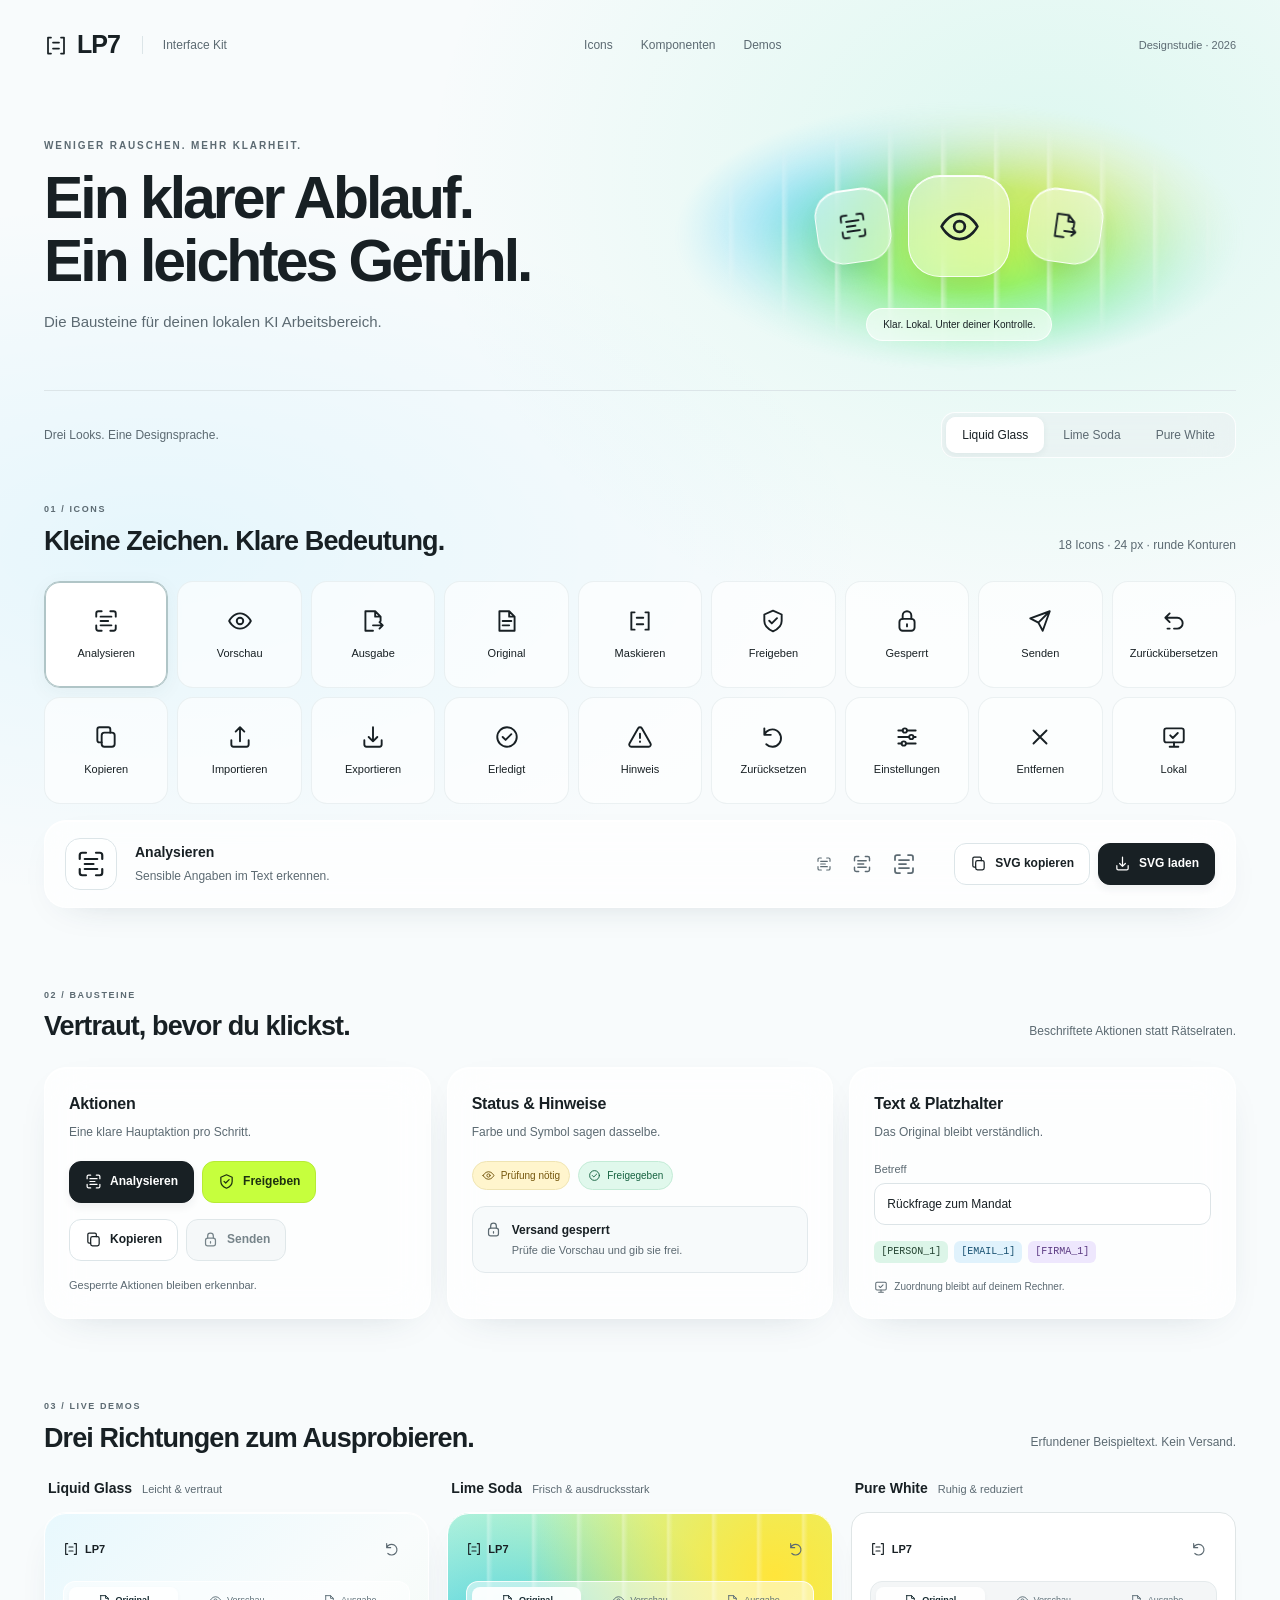
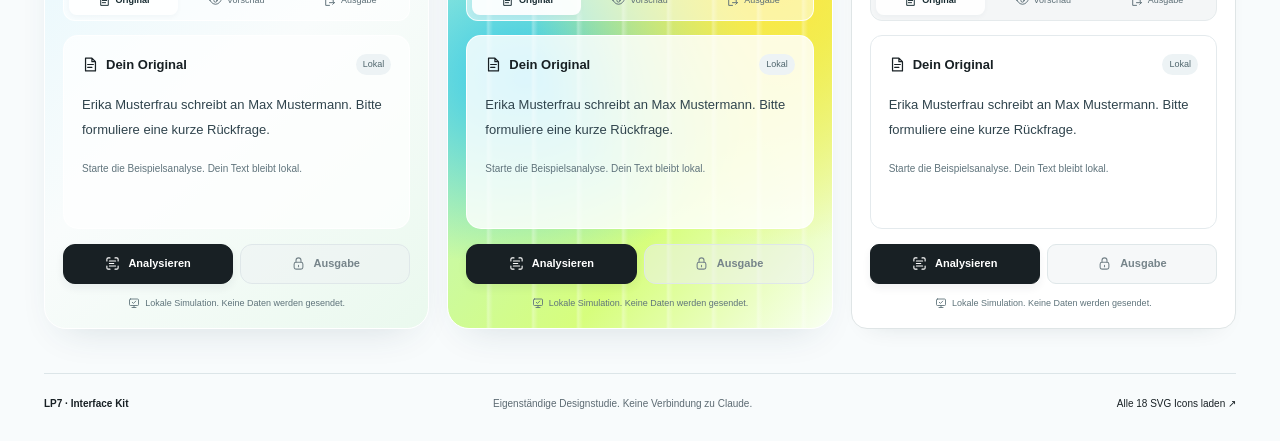
==== web/ui-kit/index.html @ 10dbfc50 "UI Kit im gemeinsamen LP7 Repository bereitstellen" ====
<!doctype html>
<html lang="de">
<head>
<meta charset="utf-8">
<meta name="viewport" content="width=device-width, initial-scale=1">
<meta name="color-scheme" content="light">
<title>LP7 · UI Kit</title>
<link rel="stylesheet" href="kit.css">
</head>
<body data-look="glass">
<svg class="sprite" xmlns="http://www.w3.org/2000/svg" aria-hidden="true">
  <symbol id="i-analyze" viewBox="0 0 24 24"><path d="M8 3H5a2 2 0 0 0-2 2v3m13-5h3a2 2 0 0 1 2 2v3M3 16v3a2 2 0 0 0 2 2h3m13-5v3a2 2 0 0 1-2 2h-3M7 8h10M7 12h7M7 16h10"/></symbol>
  <symbol id="i-preview" viewBox="0 0 24 24"><path d="M2 12s3.5-7 10-7 10 7 10 7-3.5 7-10 7S2 12 2 12Z"/><circle cx="12" cy="12" r="3"/></symbol>
  <symbol id="i-output" viewBox="0 0 24 24"><path d="M5 3h9l5 5v4M14 3v5h5M5 3v18h7m0-5h9m-3-3 3 3-3 3"/></symbol>
  <symbol id="i-original" viewBox="0 0 24 24"><path d="M5 3h9l5 5v13H5V3Z M14 3v5h5M8 12h8m-8 4h6"/></symbol>
  <symbol id="i-mask" viewBox="0 0 24 24"><path d="M7 4H4v16h3m10-16h3v16h-3M9 9h6m-6 6h6"/></symbol>
  <symbol id="i-release" viewBox="0 0 24 24"><path d="M12 2.5 20 6v6c0 4.5-4 7.8-8 9.5C8 19.8 4 16.5 4 12V6l8-3.5Z M8.5 11.8l2.4 2.4 4.8-4.8"/></symbol>
  <symbol id="i-lock" viewBox="0 0 24 24"><rect x="5" y="10" width="14" height="11" rx="3"/><path d="M8 10V7a4 4 0 0 1 8 0v3m-4 5v2"/></symbol>
  <symbol id="i-send" viewBox="0 0 24 24"><path d="m21 3-6.5 18-4-7.5L3 9.5 21 3Z M10.5 13.5 21 3"/></symbol>
  <symbol id="i-restore" viewBox="0 0 24 24"><path d="M4 9h11a5 5 0 0 1 0 10h-3M8 5 4 9l4 4M6 19h2"/></symbol>
  <symbol id="i-copy" viewBox="0 0 24 24"><rect x="8" y="8" width="12" height="13" rx="2.5"/><path d="M16 8V5a2 2 0 0 0-2-2H6a2 2 0 0 0-2 2v10a2 2 0 0 0 2 2h2"/></symbol>
  <symbol id="i-upload" viewBox="0 0 24 24"><path d="M12 16V3m-4 4 4-4 4 4M4 15v4a2 2 0 0 0 2 2h12a2 2 0 0 0 2-2v-4"/></symbol>
  <symbol id="i-download" viewBox="0 0 24 24"><path d="M12 3v13m-4-4 4 4 4-4M4 15v4a2 2 0 0 0 2 2h12a2 2 0 0 0 2-2v-4"/></symbol>
  <symbol id="i-check" viewBox="0 0 24 24"><circle cx="12" cy="12" r="9"/><path d="m8 12 2.7 2.7L16 9.4"/></symbol>
  <symbol id="i-warning" viewBox="0 0 24 24"><path d="m10.3 4-8 14a2 2 0 0 0 1.7 3h16a2 2 0 0 0 1.7-3l-8-14a2 2 0 0 0-3.4 0ZM12 9v4m0 3v.5"/></symbol>
  <symbol id="i-reset" viewBox="0 0 24 24"><path d="M4 10a8 8 0 1 1 1.8 8.7M4 4v6h6"/></symbol>
  <symbol id="i-settings" viewBox="0 0 24 24"><path d="M4 6h4m4 0h8M4 12h10m4 0h2M4 18h3m4 0h9"/><circle cx="10" cy="6" r="2"/><circle cx="16" cy="12" r="2"/><circle cx="9" cy="18" r="2"/></symbol>
  <symbol id="i-close" viewBox="0 0 24 24"><path d="m6 6 12 12M18 6 6 18"/></symbol>
  <symbol id="i-local" viewBox="0 0 24 24"><rect x="3" y="4" width="18" height="13" rx="2"/><path d="M8 21h8m-4-4v4M8.5 10.5l2.4 2.4 4.6-4.6"/></symbol>
</svg>
<div class="ambient" aria-hidden="true"></div>
<div class="site-shell">
  <header class="site-header">
    <a class="brand" href="#"><svg class="icon" aria-hidden="true"><use href="#i-mask"/></svg>LP7<span class="brand-caption">Interface Kit</span></a>
    <nav aria-label="UI Kit Bereiche"><a href="#icons">Icons</a><a href="#components">Komponenten</a><a href="#demos">Demos</a></nav>
    <span class="edition">Designstudie · 2026</span>
  </header>
  <main>
    <section class="hero" aria-labelledby="title">
      <div><p class="eyebrow">WENIGER RAUSCHEN. MEHR KLARHEIT.</p><h1 id="title">Ein klarer Ablauf.<br>Ein leichtes Gefühl.</h1><p class="lead">Die Bausteine für deinen lokalen KI Arbeitsbereich.</p></div>
      <div class="hero-art" aria-hidden="true"><span class="art-icon small"><svg class="icon"><use href="#i-analyze"/></svg></span><span class="art-icon large"><svg class="icon"><use href="#i-preview"/></svg></span><span class="art-icon small"><svg class="icon"><use href="#i-output"/></svg></span><span class="art-label">Klar. Lokal. Unter deiner Kontrolle.</span></div>
    </section>
    <div class="look-bar"><span>Drei Looks. Eine Designsprache.</span><div class="segmented" role="group" aria-label="Designrichtung"><button type="button" data-look="glass" aria-pressed="true">Liquid Glass</button><button type="button" data-look="lime" aria-pressed="false">Lime Soda</button><button type="button" data-look="pure" aria-pressed="false">Pure White</button></div></div>

    <section id="icons" class="section" aria-labelledby="icons-title">
      <div class="section-heading"><div><p class="eyebrow">01 / ICONS</p><h2 id="icons-title">Kleine Zeichen. Klare Bedeutung.</h2></div><p>18 Icons · 24 px · runde Konturen</p></div>
      <div class="icon-grid" id="iconGrid" role="group" aria-label="Icon auswählen"></div>
      <div class="icon-inspector glass-panel">
        <div class="inspector-symbol" id="selectedSymbol" aria-hidden="true"></div>
        <div class="inspector-info"><strong id="selectedName">Analysieren</strong><span id="selectedHelp">Sensible Angaben im Text erkennen.</span></div>
        <div class="size-samples" aria-label="Größenvergleich: 16, 20 und 24 Pixel"><span id="size16"></span><span id="size20"></span><span id="size24"></span></div>
        <div class="button-row"><button type="button" class="button secondary" id="copySvg"><svg class="icon" aria-hidden="true"><use href="#i-copy"/></svg>SVG kopieren</button><button type="button" class="button primary" id="downloadSvg"><svg class="icon" aria-hidden="true"><use href="#i-download"/></svg>SVG laden</button></div>
      </div>
      <p class="feedback" id="iconFeedback" role="status"></p>
    </section>

    <section id="components" class="section" aria-labelledby="components-title">
      <div class="section-heading"><div><p class="eyebrow">02 / BAUSTEINE</p><h2 id="components-title">Vertraut, bevor du klickst.</h2></div><p>Beschriftete Aktionen statt Rätselraten.</p></div>
      <div class="component-grid">
        <article class="component glass-panel"><h3>Aktionen</h3><p>Eine klare Hauptaktion pro Schritt.</p><div class="button-row"><button type="button" class="button primary sample-action" data-message="Analysieren startet die lokale Prüfung des Textes."><svg class="icon" aria-hidden="true"><use href="#i-analyze"/></svg>Analysieren</button><button type="button" class="button accent sample-action" data-message="Freigeben bestätigt die geprüfte Vorschau."><svg class="icon" aria-hidden="true"><use href="#i-release"/></svg>Freigeben</button></div><div class="button-row"><button type="button" class="button secondary sample-action" data-message="Kopieren übernimmt nur die freigegebene Fassung."><svg class="icon" aria-hidden="true"><use href="#i-copy"/></svg>Kopieren</button><button type="button" class="button secondary" disabled><svg class="icon" aria-hidden="true"><use href="#i-lock"/></svg>Senden</button></div><p class="component-note">Gesperrte Aktionen bleiben erkennbar.</p></article>
        <article class="component glass-panel"><h3>Status & Hinweise</h3><p>Farbe und Symbol sagen dasselbe.</p><div class="badge-row"><span class="badge warning"><svg class="icon" aria-hidden="true"><use href="#i-preview"/></svg>Prüfung nötig</span><span class="badge success"><svg class="icon" aria-hidden="true"><use href="#i-check"/></svg>Freigegeben</span></div><div class="notice"><svg class="icon" aria-hidden="true"><use href="#i-lock"/></svg><span><strong>Versand gesperrt</strong>Prüfe die Vorschau und gib sie frei.</span></div></article>
        <article class="component glass-panel"><h3>Text & Platzhalter</h3><p>Das Original bleibt verständlich.</p><label class="input-label" for="sampleSubject">Betreff</label><input id="sampleSubject" value="Rückfrage zum Mandat" maxlength="100"><div class="chip-row"><span class="data-chip person">[PERSON_1]</span><span class="data-chip email">[EMAIL_1]</span><span class="data-chip firm">[FIRMA_1]</span></div><div class="local-note"><svg class="icon" aria-hidden="true"><use href="#i-local"/></svg>Zuordnung bleibt auf deinem Rechner.</div></article>
      </div>
      <p class="feedback" id="componentFeedback" role="status"></p>
    </section>

    <section id="demos" class="section" aria-labelledby="demos-title">
      <div class="section-heading"><div><p class="eyebrow">03 / LIVE DEMOS</p><h2 id="demos-title">Drei Richtungen zum Ausprobieren.</h2></div><p>Erfundener Beispieltext. Kein Versand.</p></div>
      <div class="demo-grid" id="demoGrid"></div>
    </section>
    <footer><span>LP7 · Interface Kit</span><span>Eigenständige Designstudie. Keine Verbindung zu Claude.</span><a href="icons.zip" download>Alle 18 SVG Icons laden <span aria-hidden="true">↗</span></a></footer>
  </main>
</div>
<script src="kit.js"></script>
</body>
</html>
---- web/ui-kit/kit.css ----
:root { color-scheme:light; --ink:#182024; --muted:#5c6a72; --line:#dce5e8; --accent:#c6ff3d; --panel:#ffffffb8; --surface:#f8fbfc; --shadow:0 12px 40px -25px #223e5245, inset 0 1px #fff; --round:22px; }
* { box-sizing:border-box; }
html { scroll-behavior:smooth; background:var(--surface); }
body { margin:0; font:14px/1.5 -apple-system,BlinkMacSystemFont,"Helvetica Neue","Segoe UI",sans-serif; color:var(--ink); -webkit-font-smoothing:antialiased; }
button,input { font:inherit; }
button,a,input { -webkit-tap-highlight-color:transparent; }
button { cursor:pointer; }
button:disabled { cursor:not-allowed; }
button:focus-visible,a:focus-visible,input:focus-visible { outline:3px solid #0076a9; outline-offset:4px; }
a { color:inherit; text-decoration:none; }
button { color:inherit; }
.sprite { position:absolute; width:0; height:0; overflow:hidden; }
.icon { display:inline-block; width:20px; height:20px; flex-shrink:0; fill:none; stroke:currentColor; stroke-width:1.75; stroke-linecap:round; stroke-linejoin:round; }
.ambient { position:absolute; z-index:-1; top:0; left:0; width:100%; height:1000px; pointer-events:none; background:radial-gradient(ellipse at 82% 17%,#2be0a022,transparent 42%),radial-gradient(ellipse at 12% 55%,#00b8ff13,transparent 45%); }
.site-shell { max-width:1280px; padding:0 44px; margin:auto; }
.site-header { min-height:90px; display:flex; align-items:center; justify-content:space-between; gap:24px; }
.brand { display:flex; align-items:center; gap:9px; font-size:25px; font-weight:750; letter-spacing:-1px; }
.brand .icon { width:24px; height:27px; }
.brand-caption { margin-left:13px; padding-left:20px; border-left:1px solid var(--line); font-size:12px; font-weight:500; color:var(--muted); letter-spacing:0; }
nav { display:flex; gap:28px; font-size:12px; color:var(--muted); }
nav a:hover { color:var(--ink); }
.edition { font-size:11px; color:var(--muted); }
.hero { display:grid; grid-template-columns:1.1fr 1fr; align-items:center; min-height:300px; padding:34px 0 42px; gap:30px; }
.eyebrow { margin:0 0 14px; font-size:10px; letter-spacing:1.9px; font-weight:600; color:var(--muted); }
h1 { margin:0; font-size:clamp(44px,4.6vw,65px); line-height:1.06; letter-spacing:-3px; font-weight:650; }
.lead { margin:19px 0 0; color:var(--muted); font-size:15px; }
.hero-art { position:relative; isolation:isolate; display:flex; justify-content:center; align-items:center; gap:18px; min-height:220px; padding-bottom:20px; }
.hero-art::before { content:""; z-index:-2; position:absolute; inset:-25px -10px; background:radial-gradient(ellipse at 68% 30%,#ffe53b99,transparent 45%),radial-gradient(ellipse at 52% 55%,#c6ff3d,transparent 53%),radial-gradient(ellipse at 25% 40%,#00b8ffb3,transparent 55%),radial-gradient(ellipse at 60% 70%,#2be0a0,transparent 60%); filter:blur(20px); mask-image:radial-gradient(ellipse closest-side,#000 40%,transparent); }
.hero-art::after { content:""; z-index:-1; position:absolute; inset:-8px 0; background:repeating-linear-gradient(90deg,#fff0 0 45px,#ffffff78 47px,#fff0 53px); mask-image:radial-gradient(ellipse closest-side,#000 55%,transparent); }
.art-icon { display:grid; place-items:center; background:#ffffff6e; border:1px solid #ffffffd9; border-radius:26px; box-shadow:0 14px 28px -10px #26534e30,inset 0 1px #fff; backdrop-filter:blur(16px); }
.art-icon.small { width:74px; height:74px; transform:rotate(-8deg); }
.art-icon:nth-child(3) { transform:rotate(8deg); }
.art-icon.large { width:102px; height:102px; border-radius:32px; }
.art-icon .icon { width:30px; height:30px; stroke-width:1.5; }
.art-icon.large .icon { width:43px; height:43px; }
.art-label { position:absolute; bottom:5px; padding:8px 16px; border-radius:30px; background:#ffffff99; border:1px solid #ffffffcc; backdrop-filter:blur(14px); font-size:10px; }
.look-bar { display:flex; align-items:center; justify-content:space-between; gap:20px; border-top:1px solid var(--line); padding:21px 0; color:var(--muted); font-size:12px; }
.segmented { display:flex; flex-wrap:wrap; padding:4px; gap:3px; background:#e8eef080; border:1px solid #ffffffd9; border-radius:14px; backdrop-filter:blur(20px); }
.segmented button { min-height:36px; border:0; background:transparent; color:var(--muted); border-radius:10px; padding:7px 16px; font-size:12px; }
.segmented button[aria-pressed="true"] { background:#fff; color:var(--ink); box-shadow:0 2px 7px #243f4510,inset 0 1px #fff; }
.section { scroll-margin-top:24px; padding:24px 0 32px; }
.section-heading { display:flex; justify-content:space-between; align-items:flex-end; gap:24px; margin-bottom:24px; }
.section-heading .eyebrow { margin-bottom:8px; font-size:9px; letter-spacing:1.6px; }
h2 { margin:0; font-size:27px; letter-spacing:-.9px; font-weight:600; line-height:1.2; }
.section-heading > p { margin:0 0 3px; color:var(--muted); font-size:12px; }
.glass-panel { background:var(--panel); border:1px solid #fffffff0; border-radius:var(--round); box-shadow:var(--shadow); backdrop-filter:blur(20px); }
.icon-grid { display:grid; grid-template-columns:repeat(9,minmax(0,1fr)); gap:9px; }
.icon-tile { min-height:107px; border:1px solid #dce5e88c; border-radius:16px; background:#ffffff9c; display:flex; flex-direction:column; align-items:center; justify-content:center; gap:13px; padding:14px 5px; color:var(--ink); transition:background .15s,box-shadow .15s; }
.icon-tile .icon { width:26px; height:26px; }
.icon-tile > span { font-size:11px; line-height:1.2; }
.icon-tile:hover { background:#ffffffed; }
.icon-tile[aria-pressed="true"] { background:#fff; border-color:#b0c5c7; box-shadow:0 5px 20px #2446580d,inset 0 0 0 1px #b0c5c7; }
.icon-inspector { display:flex; align-items:center; gap:18px; margin-top:16px; padding:17px 20px; }
.inspector-symbol { display:grid; place-items:center; height:52px; width:52px; flex-shrink:0; border:1px solid var(--line); background:#fff9; border-radius:15px; }
.inspector-symbol .icon { width:30px; height:30px; }
.inspector-info { display:flex; flex-direction:column; gap:4px; flex:1; }
.inspector-info strong { font-size:14px; font-weight:600; }
.inspector-info > span { font-size:12px; color:var(--muted); }
.size-samples { display:flex; align-items:center; gap:20px; padding:0 20px; color:var(--muted); }
.size-samples span { display:grid; place-items:center; }
#size16 .icon { width:16px; height:16px; } #size20 .icon { width:20px; height:20px; } #size24 .icon { width:24px; height:24px; }
.button-row { display:flex; flex-wrap:wrap; gap:8px; align-items:center; }
.button { display:inline-flex; justify-content:center; align-items:center; gap:8px; min-height:42px; padding:10px 15px; font-size:12px; font-weight:550; line-height:1.4; border:1px solid var(--line); border-radius:12px; transition:background .15s,box-shadow .15s; }
.button .icon { width:17px; height:17px; }
.button.primary { background:var(--ink); border-color:var(--ink); color:#fff; box-shadow:0 4px 9px #18303d10; }
.button.primary:hover:not(:disabled) { background:#314147; }
.button.secondary { background:#ffffffad; }
.button.secondary:hover:not(:disabled) { background:#fff; }
.button.accent { background:var(--accent); color:#1d3010; border-color:#b6eb35; }
.button.accent:hover:not(:disabled) { background:#b8ef31; }
.button:disabled { background:#edf1f380; color:#76848a; border-color:#dfe7e9; box-shadow:none; }
.feedback { margin:7px 2px 0; font-size:12px; color:#146344; min-height:18px; }
.component-grid { display:grid; grid-template-columns:repeat(3,minmax(0,1fr)); gap:16px; }
.component { padding:24px; display:flex; flex-direction:column; align-items:flex-start; gap:16px; min-width:0; }
h3 { margin:0; font-size:16px; font-weight:600; letter-spacing:-.25px; }
.component > p { margin:-9px 0 4px; color:var(--muted); font-size:12px; }
.component .component-note { margin:0; font-size:11px; }
.badge-row { display:flex; flex-wrap:wrap; gap:8px; }
.badge { display:inline-flex; gap:6px; align-items:center; padding:6px 9px; font-size:10px; border-radius:30px; border:1px solid transparent; white-space:nowrap; }
.badge .icon { width:13px; height:13px; }
.badge.warning { color:#74550b; background:#fff5cd; border-color:#efe4b3; }
.badge.success { color:#176341; background:#e0f8ec; border-color:#c3ebd6; }
.badge.neutral { color:#5d6972; background:#f0f4f6; border-color:#e0e7eb; }
.notice { display:flex; gap:10px; background:#f2f6f880; border:1px solid #e2e9ec; padding:14px 12px; border-radius:13px; width:100%; font-size:11px; color:var(--muted); }
.notice .icon { width:17px; height:17px; }
.notice strong { display:block; font-size:12px; font-weight:550; color:var(--ink); margin-bottom:3px; }
.input-label { font-size:11px; margin-bottom:-10px; color:var(--muted); }
input { width:100%; border:1px solid #dce4e7; background:#ffffffbf; min-height:42px; border-radius:11px; padding:10px 12px; color:var(--ink); font-size:12px; }
.chip-row { display:flex; flex-wrap:wrap; gap:6px; }
.data-chip { font:10px/1.6 ui-monospace,SFMono-Regular,Consolas,monospace; padding:3px 7px; border-radius:6px; color:#234331; background:#dcf5e8; white-space:nowrap; }
.data-chip.email { background:#e0f2fc; color:#185171; }
.data-chip.firm { background:#eee7fd; color:#5b3982; }
.local-note { display:flex; align-items:center; gap:6px; font-size:10px; color:var(--muted); }
.local-note .icon { width:14px; height:14px; }
.demo-grid { display:grid; grid-template-columns:repeat(3,minmax(0,1fr)); gap:18px; }
.demo { min-width:0; }
.demo-caption { display:flex; align-items:baseline; gap:10px; margin:0 4px 13px; }
.demo-caption > strong { font-size:14px; font-weight:550; }
.demo-caption > span { font-size:11px; color:var(--muted); }
.demo-window { position:relative; isolation:isolate; overflow:hidden; border-radius:22px; border:1px solid #fff; box-shadow:0 16px 40px -20px #21465630,inset 0 1px #fff; padding:18px; min-height:405px; display:flex; flex-direction:column; background:linear-gradient(140deg,#e8f8fd,#f9fcfc 45%,#eaf9ee); }
.demo-topbar { display:flex; align-items:center; justify-content:space-between; gap:8px; font-size:11px; font-weight:600; }
.demo-mark { display:flex; align-items:center; gap:6px; }
.demo-mark .icon { width:16px; height:16px; }
.icon-button { background:transparent; border:0; min-width:36px; min-height:36px; display:grid; place-items:center; color:var(--muted); border-radius:10px; }
.icon-button:hover { background:#ffffffa6; }
.icon-button .icon { width:16px; height:16px; }
.demo-steps { display:flex; gap:4px; padding:5px; background:#ffffff80; border:1px solid #ffffffd9; border-radius:12px; margin:14px 0; }
.demo-steps > span { flex:1; display:flex; align-items:center; justify-content:center; gap:5px; padding:7px 2px; color:#5d6f77; font-size:9px; border-radius:8px; }
.demo-steps .icon { width:13px; height:13px; }
.demo-steps [aria-current="step"] { color:#172b31; background:#ffffffeb; box-shadow:0 2px 5px #233f4b09; font-weight:550; }
.demo-editor { padding:18px; background:#ffffffb3; border:1px solid #ffffffef; border-radius:15px; flex:1; display:flex; flex-direction:column; min-height:194px; }
.demo-editor-top { display:flex; align-items:center; justify-content:space-between; gap:8px; margin-bottom:18px; }
.demo-editor h4 { display:flex; align-items:center; gap:7px; margin:0; font-size:13px; font-weight:600; }
.demo-editor h4 .icon { width:17px; height:17px; }
.demo-status { padding:4px 7px; font-size:9px; background:#edf3f5; color:#51676e; border-radius:20px; white-space:nowrap; }
.demo-text { margin:0; font-size:13px; line-height:1.9; color:#30444d; }
.demo-help { font-size:10px; color:#60747c; margin:18px 0 0; }
.demo-actions { display:flex; flex-wrap:wrap; gap:7px; margin-top:15px; }
.demo-actions .button { flex:1; font-size:11px; padding:10px; min-height:40px; white-space:nowrap; }
.demo-actions .button .icon { width:15px; height:15px; }
.demo-window .demo-safety { font-size:9px; color:#5f747b; display:flex; align-items:center; justify-content:center; gap:5px; margin:13px 0 0; }
.demo-safety .icon { width:12px; height:12px; }
.demo[data-design="lime"] .demo-window { background:radial-gradient(ellipse at 85% 15%,#ffe53b,transparent 54%),radial-gradient(ellipse at 20% 40%,#00b8ffbd,transparent 54%),linear-gradient(130deg,#b8f4db,#c6ff3daa 65%,#f9fff4); }
.demo[data-design="lime"] .demo-window::before { content:""; z-index:-1; position:absolute; inset:0; background:repeating-linear-gradient(90deg,#fff0 0 38px,#ffffff50 40px,#fff0 45px); }
.demo[data-design="lime"] .demo-editor { background:#ffffffd4; }
.demo[data-design="pure"] .demo-window { background:#fff; border-color:#dfe5e6; box-shadow:0 12px 25px -20px #16283030; border-radius:16px; }
.demo[data-design="pure"] .demo-steps { border-color:#e5eaec; background:#f4f6f7; }
.demo[data-design="pure"] .demo-editor { border-color:#e4eaed; border-radius:12px; background:#fff; }
.demo[data-design="pure"] .button { border-radius:9px; }
.demo[data-design="pure"] .button.accent { background:#182024; color:#fff; border-color:#182024; }
footer { display:flex; flex-wrap:wrap; justify-content:space-between; gap:15px; border-top:1px solid var(--line); padding:22px 0 30px; margin-top:12px; color:var(--muted); font-size:10px; }
footer > span:first-child { color:var(--ink); font-weight:600; }
footer a { color:var(--ink); }
body[data-look="lime"] { --panel:#ffffffb8; --line:#d4e5c4; --surface:#fcfff9; --round:23px; }
body[data-look="lime"] .ambient { height:1450px; background:radial-gradient(ellipse at 85% 18%,#ffe53b88,transparent 37%),radial-gradient(ellipse at 20% 30%,#00b8ff44,transparent 43%),radial-gradient(ellipse at 60% 45%,#c6ff3d88,transparent 50%); }
body[data-look="lime"] .icon-tile[aria-pressed="true"] { background:#c6ff3d; border-color:#aedb44; box-shadow:inset 0 0 0 1px #aedb44; }
body[data-look="lime"] .segmented button[aria-pressed="true"] { background:#c6ff3d; }
body[data-look="pure"] { --panel:#fff; --surface:#fff; --line:#e4e7e9; --round:14px; --shadow:none; }
body[data-look="pure"] .ambient,body[data-look="pure"] .hero-art::before,body[data-look="pure"] .hero-art::after { display:none; }
body[data-look="pure"] .art-icon { background:#f7f8f8; border-color:#e4e8e9; box-shadow:none; }
body[data-look="pure"] .art-label { border-color:#e4e8e9; }
body[data-look="pure"] .glass-panel { border-color:#e4e8e9; }
body[data-look="pure"] .icon-tile { border-radius:12px; }
body[data-look="pure"] .icon-tile[aria-pressed="true"] { background:#f1f4f4; }
body[data-look="pure"] .button.accent { background:var(--ink); color:#fff; border-color:var(--ink); }
@media(max-width:1100px) { .site-shell { padding:0 28px; } .edition { display:none; } .icon-grid { grid-template-columns:repeat(6,minmax(0,1fr)); } .icon-inspector { flex-wrap:wrap; } .size-samples { padding:0 10px; } .component { padding:19px; } .demo-grid { gap:12px; } .demo-window { padding:13px; } .demo-editor { padding:14px; } .demo-caption { flex-direction:column; gap:3px; } }
@media(max-width:800px) { .site-shell { padding:0 20px; } .hero { gap:15px; grid-template-columns:1fr; padding-top:30px; } .hero-art { min-height:180px; margin-top:8px; } h1 { font-size:52px; } .section-heading { align-items:flex-start; flex-direction:column; gap:12px; } .look-bar { align-items:flex-start; flex-direction:column; gap:12px; } .component-grid,.demo-grid { grid-template-columns:1fr; } .demo-window { min-height:400px; padding:20px; } .demo-caption { flex-direction:row; align-items:baseline; gap:9px; } .demo-steps > span { font-size:11px; } .demo-status { font-size:10px; } .demo-text { font-size:14px; } .demo-help,.demo-window .demo-safety { font-size:11px; } .demo-actions .button { font-size:13px; min-height:44px; } .demo-grid { gap:26px; } .component { padding:22px; } .component > p,.component .component-note { font-size:12px; } .local-note { font-size:11px; } .component-grid { gap:13px; } .badge { font-size:11px; } .icon-inspector .button-row { width:100%; } }
@media(max-width:520px) { .site-header { gap:15px; min-height:80px; } .brand { font-size:24px; } .brand-caption { display:none; } nav { gap:16px; font-size:11px; } h1 { font-size:43px; letter-spacing:-2px; } .lead { font-size:13px; } h2 { font-size:25px; } .eyebrow { font-size:9px; letter-spacing:1.4px; } .icon-grid { grid-template-columns:repeat(3,minmax(0,1fr)); gap:8px; } .icon-tile { min-height:100px; } .icon-tile > span { font-size:11px; } .icon-inspector { padding:15px; gap:12px; } .inspector-info > span { font-size:11px; } .size-samples { display:none; } .inspector-symbol { width:44px; height:44px; } .icon-inspector .button { flex:1; padding:10px 9px; font-size:11px; } .segmented { width:100%; } .segmented button { flex:1; padding:8px; font-size:11px; } .section { padding-top:18px; } input { font-size:16px; } footer { flex-direction:column; } }
/* Vermeidet leere Kompositflächen beim Scrollen langer Seiten auf kleinen Displays. */
@media(max-width:800px) { .glass-panel { backdrop-filter:none; } }
@media(prefers-reduced-motion:reduce) { html { scroll-behavior:auto; } * { transition:none !important; } }
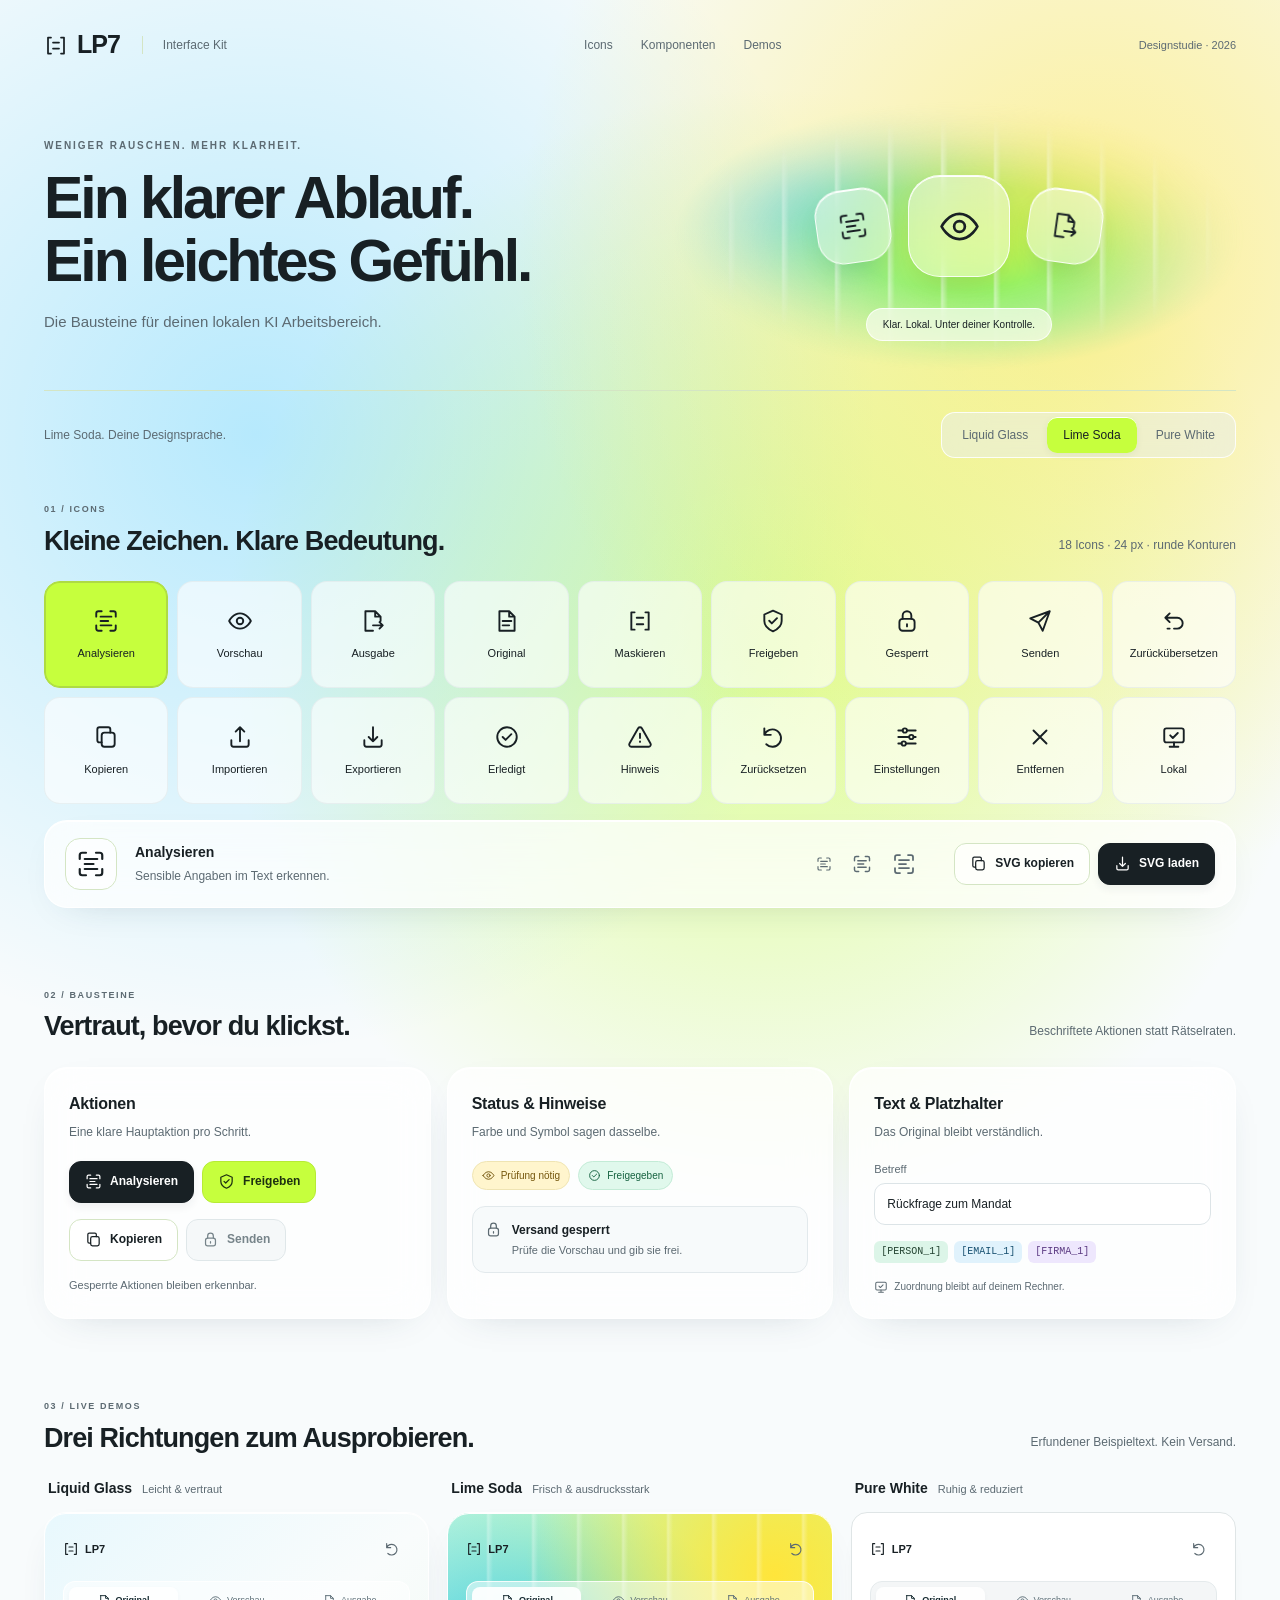
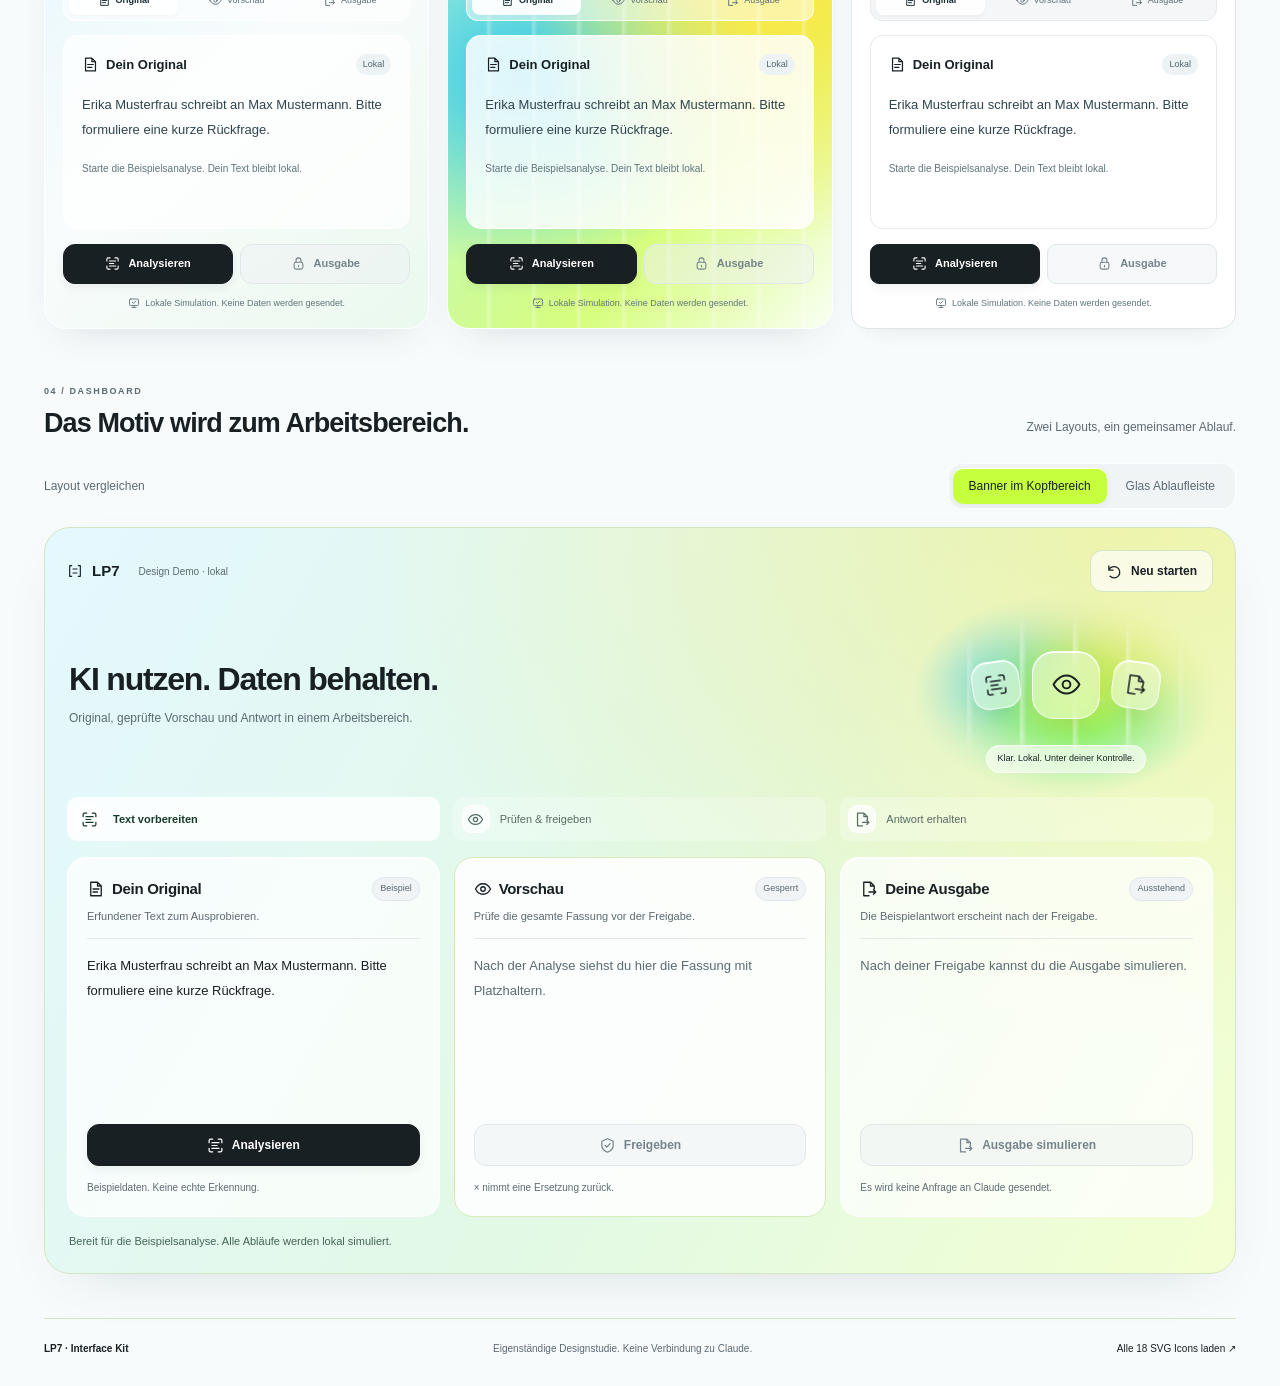
==== commit bc76577a: "UI Kit: Lime Soda Standard und interaktive Dashboard Layouts" ====
--- a/web/ui-kit/index.html
+++ b/web/ui-kit/index.html
@@ -7,7 +7,7 @@
 <title>LP7 · UI Kit</title>
 <link rel="stylesheet" href="kit.css">
 </head>
-<body data-look="glass">
+<body data-look="lime">
 <svg class="sprite" xmlns="http://www.w3.org/2000/svg" aria-hidden="true">
   <symbol id="i-analyze" viewBox="0 0 24 24"><path d="M8 3H5a2 2 0 0 0-2 2v3m13-5h3a2 2 0 0 1 2 2v3M3 16v3a2 2 0 0 0 2 2h3m13-5v3a2 2 0 0 1-2 2h-3M7 8h10M7 12h7M7 16h10"/></symbol>
   <symbol id="i-preview" viewBox="0 0 24 24"><path d="M2 12s3.5-7 10-7 10 7 10 7-3.5 7-10 7S2 12 2 12Z"/><circle cx="12" cy="12" r="3"/></symbol>
@@ -40,7 +40,7 @@
       <div><p class="eyebrow">WENIGER RAUSCHEN. MEHR KLARHEIT.</p><h1 id="title">Ein klarer Ablauf.<br>Ein leichtes Gefühl.</h1><p class="lead">Die Bausteine für deinen lokalen KI Arbeitsbereich.</p></div>
       <div class="hero-art" aria-hidden="true"><span class="art-icon small"><svg class="icon"><use href="#i-analyze"/></svg></span><span class="art-icon large"><svg class="icon"><use href="#i-preview"/></svg></span><span class="art-icon small"><svg class="icon"><use href="#i-output"/></svg></span><span class="art-label">Klar. Lokal. Unter deiner Kontrolle.</span></div>
     </section>
-    <div class="look-bar"><span>Drei Looks. Eine Designsprache.</span><div class="segmented" role="group" aria-label="Designrichtung"><button type="button" data-look="glass" aria-pressed="true">Liquid Glass</button><button type="button" data-look="lime" aria-pressed="false">Lime Soda</button><button type="button" data-look="pure" aria-pressed="false">Pure White</button></div></div>
+    <div class="look-bar"><span>Lime Soda. Deine Designsprache.</span><div class="segmented" role="group" aria-label="Designrichtung"><button type="button" data-look="glass" aria-pressed="false">Liquid Glass</button><button type="button" data-look="lime" aria-pressed="true">Lime Soda</button><button type="button" data-look="pure" aria-pressed="false">Pure White</button></div></div>
 
     <section id="icons" class="section" aria-labelledby="icons-title">
       <div class="section-heading"><div><p class="eyebrow">01 / ICONS</p><h2 id="icons-title">Kleine Zeichen. Klare Bedeutung.</h2></div><p>18 Icons · 24 px · runde Konturen</p></div>
@@ -68,6 +68,21 @@
       <div class="section-heading"><div><p class="eyebrow">03 / LIVE DEMOS</p><h2 id="demos-title">Drei Richtungen zum Ausprobieren.</h2></div><p>Erfundener Beispieltext. Kein Versand.</p></div>
       <div class="demo-grid" id="demoGrid"></div>
     </section>
+    <section id="dashboard" class="section" aria-labelledby="dashboard-title">
+      <div class="section-heading"><div><p class="eyebrow">04 / DASHBOARD</p><h2 id="dashboard-title">Das Motiv wird zum Arbeitsbereich.</h2></div><p>Zwei Layouts, ein gemeinsamer Ablauf.</p></div>
+      <div class="dashboard-controls"><span>Layout vergleichen</span><div class="segmented" role="group" aria-label="Dashboard Layout"><button type="button" data-layout="banner" aria-pressed="true">Banner im Kopfbereich</button><button type="button" data-layout="flow" aria-pressed="false">Glas Ablaufleiste</button></div></div>
+      <div id="dashboardDemo" class="dashboard" data-layout="banner" data-stage="original">
+        <div class="demo-topbar"><span class="demo-mark"><svg class="icon" aria-hidden="true"><use href="#i-mask"/></svg>LP7<span class="dash-local">Design Demo · lokal</span></span><button type="button" class="button secondary" id="dashReset"><svg class="icon" aria-hidden="true"><use href="#i-reset"/></svg>Neu starten</button></div>
+        <div class="dash-intro"><div><h3>KI nutzen. Daten behalten.</h3><p>Original, geprüfte Vorschau und Antwort in einem Arbeitsbereich.</p></div><div class="dash-banner hero-art" aria-hidden="true"><span class="art-icon small"><svg class="icon"><use href="#i-analyze"/></svg></span><span class="art-icon large"><svg class="icon"><use href="#i-preview"/></svg></span><span class="art-icon small"><svg class="icon"><use href="#i-output"/></svg></span><span class="art-label">Klar. Lokal. Unter deiner Kontrolle.</span></div></div>
+        <ol class="dash-steps" aria-label="Dashboard Arbeitsschritte"><li data-dash-step="original"><span class="dash-step-icon"><svg class="icon" aria-hidden="true"><use href="#i-analyze"/></svg></span>Text vorbereiten</li><li data-dash-step="preview"><span class="dash-step-icon"><svg class="icon" aria-hidden="true"><use href="#i-preview"/></svg></span>Prüfen & freigeben</li><li data-dash-step="output"><span class="dash-step-icon"><svg class="icon" aria-hidden="true"><use href="#i-output"/></svg></span>Antwort erhalten</li></ol>
+        <div class="dash-panels">
+          <section class="dash-card" aria-labelledby="dashOriginalTitle"><div class="dash-card-heading"><h4 id="dashOriginalTitle"><svg class="icon" aria-hidden="true"><use href="#i-original"/></svg>Dein Original</h4><span class="badge neutral">Beispiel</span></div><p class="dash-caption" id="dashOriginalHelp">Erfundener Text zum Ausprobieren.</p><textarea id="dashOriginal" readonly aria-labelledby="dashOriginalTitle" aria-describedby="dashOriginalHelp"></textarea><button type="button" class="button primary" id="dashAnalyze"><svg class="icon" aria-hidden="true"><use href="#i-analyze"/></svg>Analysieren</button><p class="dash-foot">Beispieldaten. Keine echte Erkennung.</p></section>
+          <section class="dash-card dash-review" aria-labelledby="dashPreviewTitle"><div class="dash-card-heading"><h4 id="dashPreviewTitle"><svg class="icon" aria-hidden="true"><use href="#i-preview"/></svg>Vorschau</h4><span id="dashStatus" class="badge neutral">Gesperrt</span></div><p class="dash-caption">Prüfe die gesamte Fassung vor der Freigabe.</p><div id="dashPreview" class="dash-text"></div><button type="button" class="button accent" id="dashRelease" disabled><svg class="icon" aria-hidden="true"><use href="#i-release"/></svg>Freigeben</button><p class="dash-foot">× nimmt eine Ersetzung zurück.</p></section>
+          <section class="dash-card" aria-labelledby="dashAnswerTitle"><div class="dash-card-heading"><h4 id="dashAnswerTitle"><svg class="icon" aria-hidden="true"><use href="#i-output"/></svg>Deine Ausgabe</h4><span id="dashAnswerStatus" class="badge neutral">Ausstehend</span></div><p class="dash-caption">Die Beispielantwort erscheint nach der Freigabe.</p><div id="dashAnswer" class="dash-text"></div><button type="button" class="button primary" id="dashOutput" disabled><svg class="icon" aria-hidden="true"><use href="#i-output"/></svg>Ausgabe simulieren</button><p class="dash-foot">Es wird keine Anfrage an Claude gesendet.</p></section>
+        </div>
+        <p id="dashNotice" class="dash-notice" role="status"></p>
+      </div>
+    </section>
     <footer><span>LP7 · Interface Kit</span><span>Eigenständige Designstudie. Keine Verbindung zu Claude.</span><a href="icons.zip" download>Alle 18 SVG Icons laden <span aria-hidden="true">↗</span></a></footer>
   </main>
 </div>
--- a/web/ui-kit/kit.css
+++ b/web/ui-kit/kit.css
@@ -128,6 +128,50 @@
 .demo[data-design="pure"] .demo-editor { border-color:#e4eaed; border-radius:12px; background:#fff; }
 .demo[data-design="pure"] .button { border-radius:9px; }
 .demo[data-design="pure"] .button.accent { background:#182024; color:#fff; border-color:#182024; }
+.dashboard-controls { display:flex; justify-content:space-between; align-items:center; gap:16px; margin-bottom:18px; color:var(--muted); font-size:12px; }
+.dashboard { padding:22px; border:1px solid var(--line); border-radius:26px; background:linear-gradient(130deg,#ecf9fc,#f9fcfc 50%,#f0fae9); box-shadow:0 20px 55px -32px #274b5340; }
+.dashboard .demo-topbar { font-size:15px; }
+.dashboard .demo-mark { gap:9px; }
+.dash-local { font-size:10px; font-weight:400; color:var(--muted); margin-left:10px; }
+.dash-intro { display:flex; justify-content:space-between; align-items:center; gap:24px; padding:25px 2px; }
+.dash-intro h3 { font-size:32px; line-height:1.12; letter-spacing:-1.2px; }
+.dash-intro p { font-size:12px; color:var(--muted); margin:12px 0 0; }
+.dash-banner { display:none; width:290px; max-width:40%; min-height:155px; flex-shrink:0; gap:12px; margin:0; }
+.dashboard[data-layout="banner"] .dash-banner { display:flex; }
+.dash-banner .art-icon.small { width:48px; height:48px; border-radius:16px; }
+.dash-banner .art-icon.large { width:68px; height:68px; border-radius:22px; }
+.dash-banner .art-icon .icon { width:24px; height:24px; }
+.dash-banner .art-icon.large .icon { width:31px; height:31px; }
+.dash-banner .art-label { font-size:9px; bottom:0; padding:6px 10px; white-space:nowrap; }
+.dash-steps { display:grid; grid-template-columns:repeat(3,minmax(0,1fr)); gap:14px; padding:0; margin:0 0 16px; list-style:none; }
+.dash-steps li { display:flex; align-items:center; gap:10px; font-size:11px; padding:10px 13px; border:1px solid #ffffffed; border-radius:16px; color:#586d64; background:#ffffff80; }
+.dash-steps [aria-current="step"] { color:#173c2b; background:linear-gradient(100deg,#e3faff,#ecffc8); border-color:#cbe6c2; font-weight:600; }
+.dash-step-icon { width:36px; height:36px; flex-shrink:0; display:grid; place-items:center; border:1px solid #fff; border-radius:12px; background:#ffffffa8; box-shadow:0 3px 12px #2d563e08; }
+.dashboard[data-layout="banner"] .dash-steps li { border:0; border-radius:10px; background:#ffffff40; padding:8px; }
+.dashboard[data-layout="banner"] .dash-step-icon { width:28px; height:28px; border-radius:9px; box-shadow:none; }
+.dashboard[data-layout="banner"] .dash-step-icon .icon { width:17px; height:17px; }
+.dashboard[data-layout="banner"] .dash-steps [aria-current="step"] { background:#ffffffd6; }
+.dash-panels { display:grid; grid-template-columns:repeat(3,minmax(0,1fr)); gap:14px; }
+.dash-card { min-width:0; display:flex; flex-direction:column; gap:14px; min-height:360px; padding:19px; background:var(--panel); border:1px solid #ffffffed; border-radius:19px; box-shadow:inset 0 1px #fff; }
+.dash-review { border-color:#d6eab9; background:#ffffffdf; }
+.dash-card-heading { display:flex; justify-content:space-between; align-items:center; flex-wrap:wrap; gap:8px; }
+.dash-card h4 { display:flex; align-items:center; gap:7px; margin:0; font-size:15px; font-weight:600; letter-spacing:-.3px; }
+.dash-card h4 .icon { width:18px; height:18px; }
+.dash-card .badge { font-size:9px; padding:4px 7px; }
+.dash-caption { margin:-7px 0 0; color:var(--muted); font-size:11px; }
+.dash-text,#dashOriginal { flex:1; min-height:170px; width:100%; margin:0; padding:15px 0; border:0; border-top:1px solid #e2e9e8; background:transparent; font:13px/1.9 -apple-system,BlinkMacSystemFont,"Helvetica Neue","Segoe UI",sans-serif; color:var(--ink); overflow-wrap:anywhere; }
+#dashOriginal { resize:none; }
+.dash-empty { color:var(--muted); }
+.dash-text .data-chip { display:inline-flex; align-items:center; padding-right:2px; font-size:11px; margin:2px 0; }
+.dash-text button { display:inline-grid; place-items:center; width:26px; height:28px; border:0; border-radius:5px; padding:0; background:transparent; color:inherit; }
+.dash-text button:hover { background:#ffffffb3; }
+.dash-text button .icon { width:12px; height:12px; }
+.dash-foot { margin:0; min-height:17px; font-size:10px; color:var(--muted); }
+.dash-notice { margin:16px 2px 0; min-height:18px; font-size:11px; color:#466457; }
+body[data-look="lime"] .dashboard { background:radial-gradient(ellipse at 90% 0,#ffe53b50,transparent 50%),linear-gradient(120deg,#e4f8ff,#e2f9e5 55%,#f3ffd1); }
+body[data-look="pure"] .dashboard { background:#fafbfb; box-shadow:none; }
+body[data-look="pure"] .dash-steps [aria-current="step"] { background:#eaf0ee; border-color:#d7e0dc; }
+body[data-look="pure"] .dash-card { border-color:var(--line); box-shadow:none; }
 footer { display:flex; flex-wrap:wrap; justify-content:space-between; gap:15px; border-top:1px solid var(--line); padding:22px 0 30px; margin-top:12px; color:var(--muted); font-size:10px; }
 footer > span:first-child { color:var(--ink); font-weight:600; }
 footer a { color:var(--ink); }
@@ -148,4 +192,7 @@
 @media(max-width:520px) { .site-header { gap:15px; min-height:80px; } .brand { font-size:24px; } .brand-caption { display:none; } nav { gap:16px; font-size:11px; } h1 { font-size:43px; letter-spacing:-2px; } .lead { font-size:13px; } h2 { font-size:25px; } .eyebrow { font-size:9px; letter-spacing:1.4px; } .icon-grid { grid-template-columns:repeat(3,minmax(0,1fr)); gap:8px; } .icon-tile { min-height:100px; } .icon-tile > span { font-size:11px; } .icon-inspector { padding:15px; gap:12px; } .inspector-info > span { font-size:11px; } .size-samples { display:none; } .inspector-symbol { width:44px; height:44px; } .icon-inspector .button { flex:1; padding:10px 9px; font-size:11px; } .segmented { width:100%; } .segmented button { flex:1; padding:8px; font-size:11px; } .section { padding-top:18px; } input { font-size:16px; } footer { flex-direction:column; } }
 /* Vermeidet leere Kompositflächen beim Scrollen langer Seiten auf kleinen Displays. */
 @media(max-width:800px) { .glass-panel { backdrop-filter:none; } }
+@media(max-width:1100px) and (min-width:801px) { .dashboard { padding:16px; } .dash-card { padding:14px; } .dash-card h4 { font-size:14px; } .dash-intro h3 { font-size:28px; } }
+@media(max-width:800px) { .dashboard-controls { flex-direction:column; align-items:flex-start; gap:11px; } .dashboard { padding:15px; border-radius:21px; } .dash-local { display:none; } .dash-intro { flex-direction:column; align-items:flex-start; gap:18px; padding:24px 2px; } .dash-intro h3 { font-size:29px; } .dash-banner { width:280px; max-width:100%; align-self:center; } .dash-panels { grid-template-columns:1fr; } .dash-card { min-height:330px; padding:19px; } .dash-steps { gap:6px; } .dash-steps li { flex-direction:column; gap:7px; padding:9px 4px; font-size:9px; text-align:center; } .dash-caption,.dash-foot,.dash-notice { font-size:11px; } #dashOriginal { font-size:16px; } .dash-card .button { min-height:44px; } }
+@media(pointer:coarse) { .dash-text button { width:44px; height:44px; } }
 @media(prefers-reduced-motion:reduce) { html { scroll-behavior:auto; } * { transition:none !important; } }
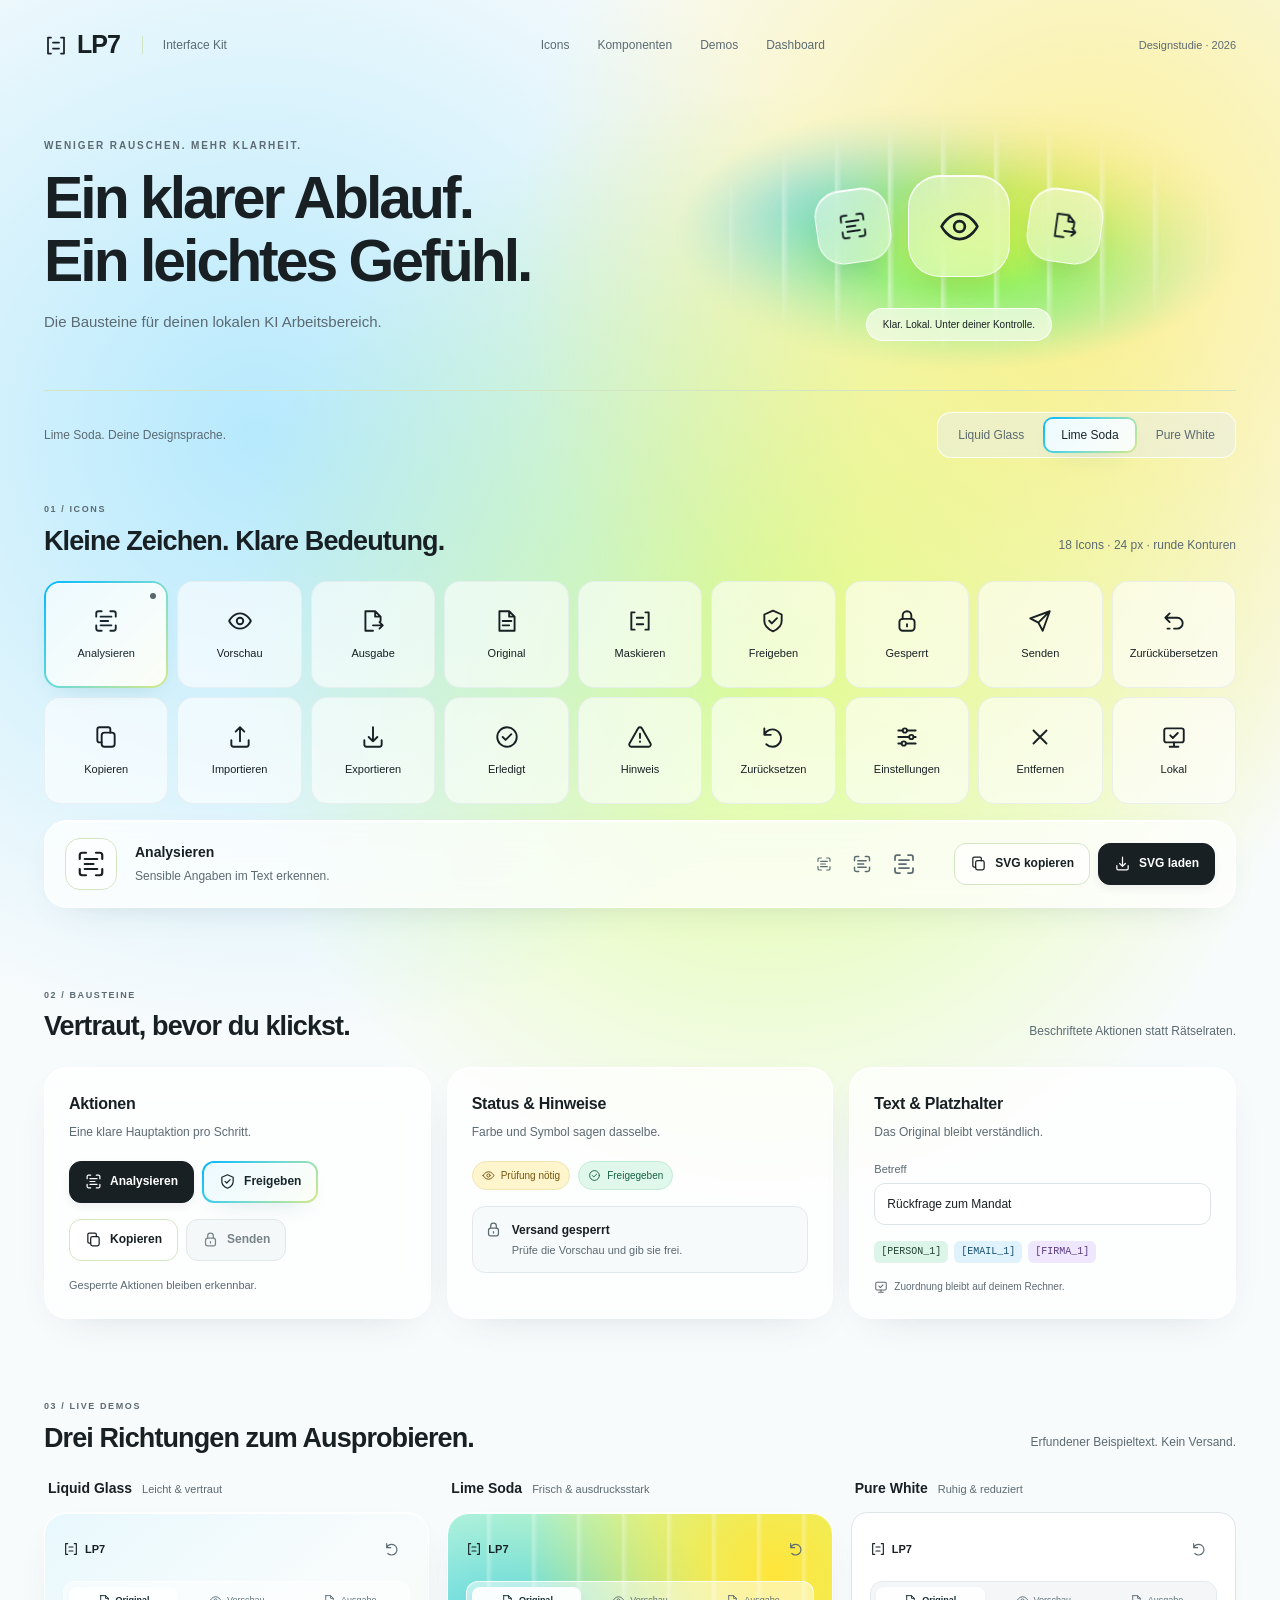
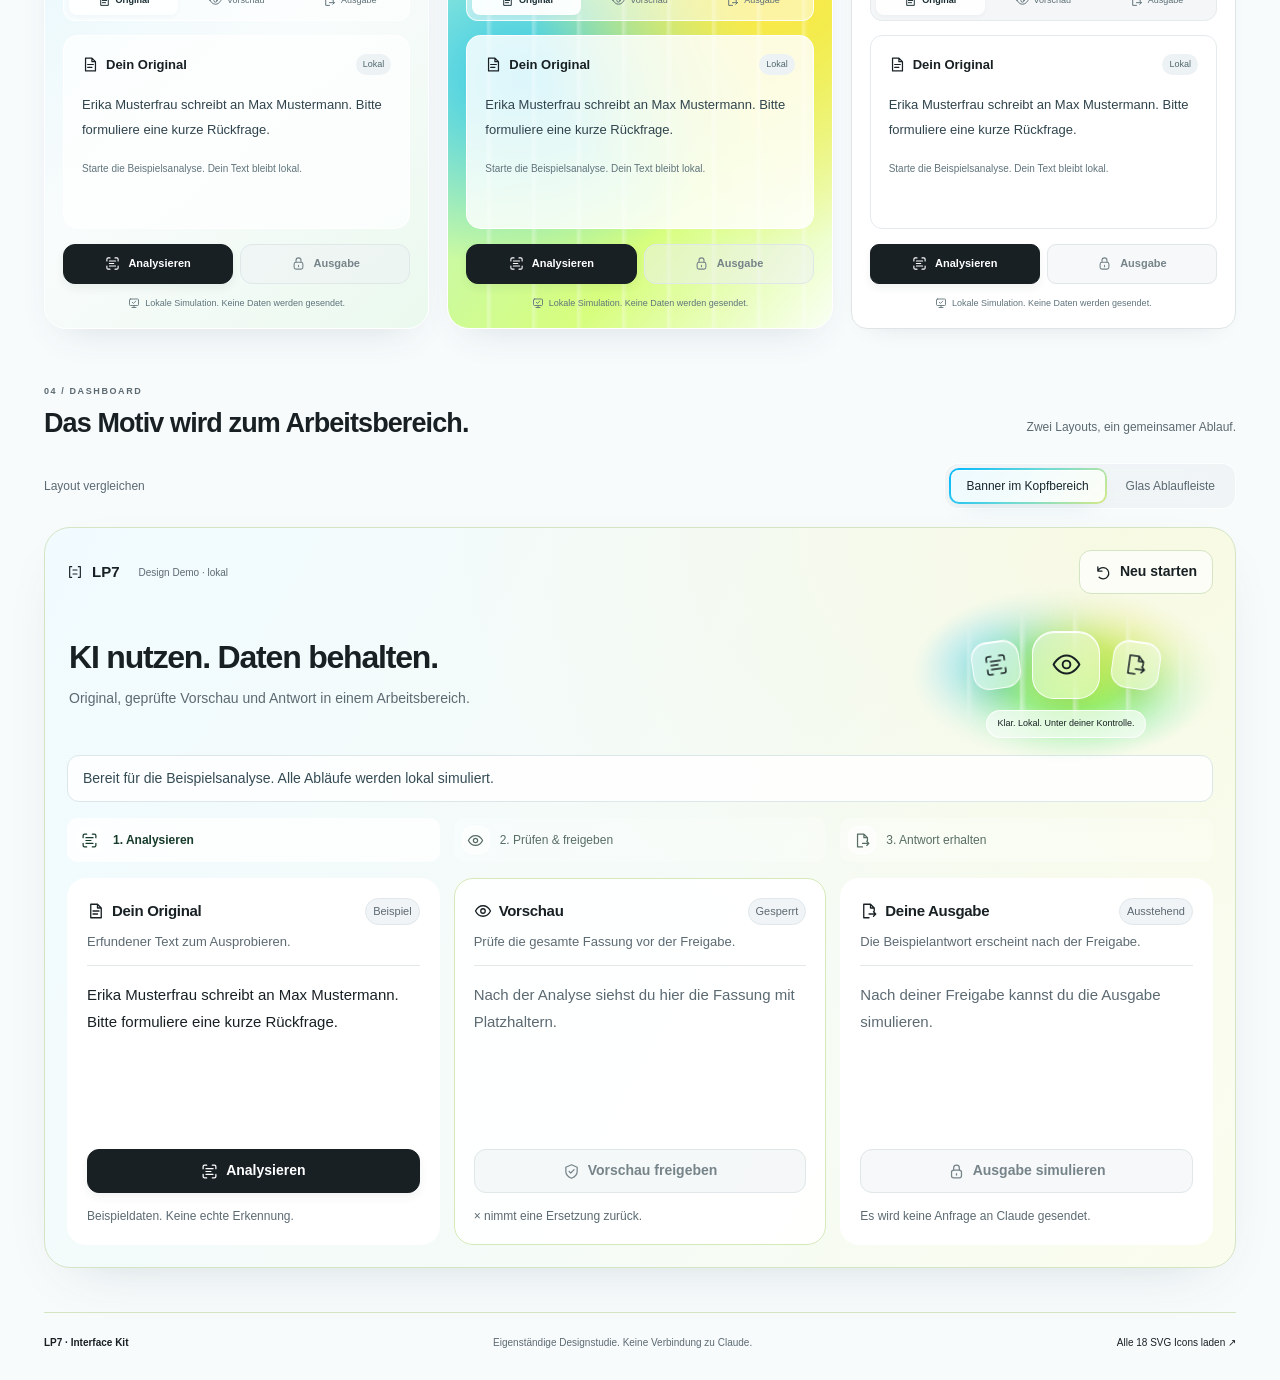
==== commit 43b46adc: "Make dashboard guidance clearer and soften work surfaces" ====
--- a/web/ui-kit/index.html
+++ b/web/ui-kit/index.html
@@ -32,7 +32,7 @@
 <div class="site-shell">
   <header class="site-header">
     <a class="brand" href="#"><svg class="icon" aria-hidden="true"><use href="#i-mask"/></svg>LP7<span class="brand-caption">Interface Kit</span></a>
-    <nav aria-label="UI Kit Bereiche"><a href="#icons">Icons</a><a href="#components">Komponenten</a><a href="#demos">Demos</a></nav>
+    <nav aria-label="UI Kit Bereiche"><a href="#icons">Icons</a><a href="#components">Komponenten</a><a href="#demos">Demos</a><a href="#dashboard">Dashboard</a></nav>
     <span class="edition">Designstudie · 2026</span>
   </header>
   <main>
@@ -74,13 +74,13 @@
       <div id="dashboardDemo" class="dashboard" data-layout="banner" data-stage="original">
         <div class="demo-topbar"><span class="demo-mark"><svg class="icon" aria-hidden="true"><use href="#i-mask"/></svg>LP7<span class="dash-local">Design Demo · lokal</span></span><button type="button" class="button secondary" id="dashReset"><svg class="icon" aria-hidden="true"><use href="#i-reset"/></svg>Neu starten</button></div>
         <div class="dash-intro"><div><h3>KI nutzen. Daten behalten.</h3><p>Original, geprüfte Vorschau und Antwort in einem Arbeitsbereich.</p></div><div class="dash-banner hero-art" aria-hidden="true"><span class="art-icon small"><svg class="icon"><use href="#i-analyze"/></svg></span><span class="art-icon large"><svg class="icon"><use href="#i-preview"/></svg></span><span class="art-icon small"><svg class="icon"><use href="#i-output"/></svg></span><span class="art-label">Klar. Lokal. Unter deiner Kontrolle.</span></div></div>
-        <ol class="dash-steps" aria-label="Dashboard Arbeitsschritte"><li data-dash-step="original"><span class="dash-step-icon"><svg class="icon" aria-hidden="true"><use href="#i-analyze"/></svg></span>Text vorbereiten</li><li data-dash-step="preview"><span class="dash-step-icon"><svg class="icon" aria-hidden="true"><use href="#i-preview"/></svg></span>Prüfen & freigeben</li><li data-dash-step="output"><span class="dash-step-icon"><svg class="icon" aria-hidden="true"><use href="#i-output"/></svg></span>Antwort erhalten</li></ol>
+        <p id="dashNotice" class="dash-notice" role="status"></p>
+        <ol class="dash-steps" aria-label="Dashboard Arbeitsschritte"><li data-dash-step="original"><span class="dash-step-icon"><svg class="icon" aria-hidden="true"><use href="#i-analyze"/></svg></span>1. Analysieren</li><li data-dash-step="preview"><span class="dash-step-icon"><svg class="icon" aria-hidden="true"><use href="#i-preview"/></svg></span>2. Prüfen & freigeben</li><li data-dash-step="output"><span class="dash-step-icon"><svg class="icon" aria-hidden="true"><use href="#i-output"/></svg></span>3. Antwort erhalten</li></ol>
         <div class="dash-panels">
           <section class="dash-card" aria-labelledby="dashOriginalTitle"><div class="dash-card-heading"><h4 id="dashOriginalTitle"><svg class="icon" aria-hidden="true"><use href="#i-original"/></svg>Dein Original</h4><span class="badge neutral">Beispiel</span></div><p class="dash-caption" id="dashOriginalHelp">Erfundener Text zum Ausprobieren.</p><textarea id="dashOriginal" readonly aria-labelledby="dashOriginalTitle" aria-describedby="dashOriginalHelp"></textarea><button type="button" class="button primary" id="dashAnalyze"><svg class="icon" aria-hidden="true"><use href="#i-analyze"/></svg>Analysieren</button><p class="dash-foot">Beispieldaten. Keine echte Erkennung.</p></section>
-          <section class="dash-card dash-review" aria-labelledby="dashPreviewTitle"><div class="dash-card-heading"><h4 id="dashPreviewTitle"><svg class="icon" aria-hidden="true"><use href="#i-preview"/></svg>Vorschau</h4><span id="dashStatus" class="badge neutral">Gesperrt</span></div><p class="dash-caption">Prüfe die gesamte Fassung vor der Freigabe.</p><div id="dashPreview" class="dash-text"></div><button type="button" class="button accent" id="dashRelease" disabled><svg class="icon" aria-hidden="true"><use href="#i-release"/></svg>Freigeben</button><p class="dash-foot">× nimmt eine Ersetzung zurück.</p></section>
+          <section class="dash-card dash-review" aria-labelledby="dashPreviewTitle"><div class="dash-card-heading"><h4 id="dashPreviewTitle" tabindex="-1"><svg class="icon" aria-hidden="true"><use href="#i-preview"/></svg>Vorschau</h4><span id="dashStatus" class="badge neutral">Gesperrt</span></div><p class="dash-caption">Prüfe die gesamte Fassung vor der Freigabe.</p><div id="dashPreview" class="dash-text"></div><button type="button" class="button accent" id="dashRelease" disabled><svg class="icon" aria-hidden="true"><use href="#i-release"/></svg>Vorschau freigeben</button><p class="dash-foot">× nimmt eine Ersetzung zurück.</p></section>
           <section class="dash-card" aria-labelledby="dashAnswerTitle"><div class="dash-card-heading"><h4 id="dashAnswerTitle"><svg class="icon" aria-hidden="true"><use href="#i-output"/></svg>Deine Ausgabe</h4><span id="dashAnswerStatus" class="badge neutral">Ausstehend</span></div><p class="dash-caption">Die Beispielantwort erscheint nach der Freigabe.</p><div id="dashAnswer" class="dash-text"></div><button type="button" class="button primary" id="dashOutput" disabled><svg class="icon" aria-hidden="true"><use href="#i-output"/></svg>Ausgabe simulieren</button><p class="dash-foot">Es wird keine Anfrage an Claude gesendet.</p></section>
         </div>
-        <p id="dashNotice" class="dash-notice" role="status"></p>
       </div>
     </section>
     <footer><span>LP7 · Interface Kit</span><span>Eigenständige Designstudie. Keine Verbindung zu Claude.</span><a href="icons.zip" download>Alle 18 SVG Icons laden <span aria-hidden="true">↗</span></a></footer>
--- a/web/ui-kit/kit.css
+++ b/web/ui-kit/kit.css
@@ -131,12 +131,14 @@
 .dashboard-controls { display:flex; justify-content:space-between; align-items:center; gap:16px; margin-bottom:18px; color:var(--muted); font-size:12px; }
 .dashboard { padding:22px; border:1px solid var(--line); border-radius:26px; background:linear-gradient(130deg,#ecf9fc,#f9fcfc 50%,#f0fae9); box-shadow:0 20px 55px -32px #274b5340; }
 .dashboard .demo-topbar { font-size:15px; }
+.dashboard .button { min-height:44px; font-size:14px; }
+#dashPreviewTitle:focus-visible { outline:3px solid #0076a9; outline-offset:5px; border-radius:3px; }
 .dashboard .demo-mark { gap:9px; }
 .dash-local { font-size:10px; font-weight:400; color:var(--muted); margin-left:10px; }
-.dash-intro { display:flex; justify-content:space-between; align-items:center; gap:24px; padding:25px 2px; }
+.dash-intro { display:flex; justify-content:space-between; align-items:center; gap:24px; padding:18px 2px; }
 .dash-intro h3 { font-size:32px; line-height:1.12; letter-spacing:-1.2px; }
-.dash-intro p { font-size:12px; color:var(--muted); margin:12px 0 0; }
-.dash-banner { display:none; width:290px; max-width:40%; min-height:155px; flex-shrink:0; gap:12px; margin:0; }
+.dash-intro p { font-size:14px; color:var(--muted); margin:12px 0 0; }
+.dash-banner { display:none; width:290px; max-width:40%; min-height:125px; flex-shrink:0; gap:12px; margin:0; }
 .dashboard[data-layout="banner"] .dash-banner { display:flex; }
 .dash-banner .art-icon.small { width:48px; height:48px; border-radius:16px; }
 .dash-banner .art-icon.large { width:68px; height:68px; border-radius:22px; }
@@ -144,7 +146,7 @@
 .dash-banner .art-icon.large .icon { width:31px; height:31px; }
 .dash-banner .art-label { font-size:9px; bottom:0; padding:6px 10px; white-space:nowrap; }
 .dash-steps { display:grid; grid-template-columns:repeat(3,minmax(0,1fr)); gap:14px; padding:0; margin:0 0 16px; list-style:none; }
-.dash-steps li { display:flex; align-items:center; gap:10px; font-size:11px; padding:10px 13px; border:1px solid #ffffffed; border-radius:16px; color:#586d64; background:#ffffff80; }
+.dash-steps li { display:flex; align-items:center; gap:10px; font-size:12px; padding:10px 13px; border:1px solid #ffffffed; border-radius:16px; color:#586d64; background:#ffffff80; }
 .dash-steps [aria-current="step"] { color:#173c2b; background:linear-gradient(100deg,#e3faff,#ecffc8); border-color:#cbe6c2; font-weight:600; }
 .dash-step-icon { width:36px; height:36px; flex-shrink:0; display:grid; place-items:center; border:1px solid #fff; border-radius:12px; background:#ffffffa8; box-shadow:0 3px 12px #2d563e08; }
 .dashboard[data-layout="banner"] .dash-steps li { border:0; border-radius:10px; background:#ffffff40; padding:8px; }
@@ -157,18 +159,19 @@
 .dash-card-heading { display:flex; justify-content:space-between; align-items:center; flex-wrap:wrap; gap:8px; }
 .dash-card h4 { display:flex; align-items:center; gap:7px; margin:0; font-size:15px; font-weight:600; letter-spacing:-.3px; }
 .dash-card h4 .icon { width:18px; height:18px; }
-.dash-card .badge { font-size:9px; padding:4px 7px; }
-.dash-caption { margin:-7px 0 0; color:var(--muted); font-size:11px; }
-.dash-text,#dashOriginal { flex:1; min-height:170px; width:100%; margin:0; padding:15px 0; border:0; border-top:1px solid #e2e9e8; background:transparent; font:13px/1.9 -apple-system,BlinkMacSystemFont,"Helvetica Neue","Segoe UI",sans-serif; color:var(--ink); overflow-wrap:anywhere; }
+.dash-card .badge { font-size:11px; padding:4px 7px; }
+.dash-caption { margin:-7px 0 0; color:var(--muted); font-size:13px; }
+.dash-text,#dashOriginal { flex:1; min-height:170px; width:100%; margin:0; padding:15px 0; border:0; border-top:1px solid #e2e9e8; background:transparent; font:15px/1.8 -apple-system,BlinkMacSystemFont,"Helvetica Neue","Segoe UI",sans-serif; color:var(--ink); overflow-wrap:anywhere; }
 #dashOriginal { resize:none; }
 .dash-empty { color:var(--muted); }
-.dash-text .data-chip { display:inline-flex; align-items:center; padding-right:2px; font-size:11px; margin:2px 0; }
+.dash-text .data-chip { display:inline-flex; align-items:center; padding-right:2px; font-size:12px; margin:2px 0; }
 .dash-text button { display:inline-grid; place-items:center; width:26px; height:28px; border:0; border-radius:5px; padding:0; background:transparent; color:inherit; }
 .dash-text button:hover { background:#ffffffb3; }
 .dash-text button .icon { width:12px; height:12px; }
-.dash-foot { margin:0; min-height:17px; font-size:10px; color:var(--muted); }
-.dash-notice { margin:16px 2px 0; min-height:18px; font-size:11px; color:#466457; }
-body[data-look="lime"] .dashboard { background:radial-gradient(ellipse at 90% 0,#ffe53b50,transparent 50%),linear-gradient(120deg,#e4f8ff,#e2f9e5 55%,#f3ffd1); }
+.dash-foot { margin:0; min-height:17px; font-size:12px; color:var(--muted); }
+.dash-notice { margin:0 0 16px; padding:12px 15px; border:1px solid #dce7e9; border-radius:12px; background:#ffffffdf; font-size:14px; color:#344b54; }
+body[data-look="lime"] .dashboard { --panel:#fffffff2; background:radial-gradient(ellipse at 90% 0,#ffe53b18,transparent 45%),linear-gradient(120deg,#f1fbff,#f5fbf7 55%,#fafded); }
+body[data-look="lime"] .dash-review { background:#fffffff2; }
 body[data-look="pure"] .dashboard { background:#fafbfb; box-shadow:none; }
 body[data-look="pure"] .dash-steps [aria-current="step"] { background:#eaf0ee; border-color:#d7e0dc; }
 body[data-look="pure"] .dash-card { border-color:var(--line); box-shadow:none; }
@@ -177,8 +180,15 @@
 footer a { color:var(--ink); }
 body[data-look="lime"] { --panel:#ffffffb8; --line:#d4e5c4; --surface:#fcfff9; --round:23px; }
 body[data-look="lime"] .ambient { height:1450px; background:radial-gradient(ellipse at 85% 18%,#ffe53b88,transparent 37%),radial-gradient(ellipse at 20% 30%,#00b8ff44,transparent 43%),radial-gradient(ellipse at 60% 45%,#c6ff3d88,transparent 50%); }
-body[data-look="lime"] .icon-tile[aria-pressed="true"] { background:#c6ff3d; border-color:#aedb44; box-shadow:inset 0 0 0 1px #aedb44; }
-body[data-look="lime"] .segmented button[aria-pressed="true"] { background:#c6ff3d; }
+body[data-look="lime"] .icon-tile[aria-pressed="true"],
+body[data-look="lime"] .segmented button[aria-pressed="true"],
+body[data-look="lime"] .button.accent:not(:disabled) {
+  background:linear-gradient(#ffffffec,#ffffffec) padding-box,linear-gradient(135deg,#00b8ff,#68d9d8 48%,#d6e989) border-box;
+  border:2px solid transparent; color:#18272e;
+  box-shadow:0 10px 24px -14px #267b8d45,inset 0 1px 0 #ffffffcc;
+}
+body[data-look="lime"] .icon-tile[aria-pressed="true"] { position:relative; }
+body[data-look="lime"] .icon-tile[aria-pressed="true"]::after { content:""; position:absolute; top:10px; right:10px; width:6px; height:6px; border-radius:50%; background:currentColor; opacity:.7; }
 body[data-look="pure"] { --panel:#fff; --surface:#fff; --line:#e4e7e9; --round:14px; --shadow:none; }
 body[data-look="pure"] .ambient,body[data-look="pure"] .hero-art::before,body[data-look="pure"] .hero-art::after { display:none; }
 body[data-look="pure"] .art-icon { background:#f7f8f8; border-color:#e4e8e9; box-shadow:none; }
@@ -189,10 +199,10 @@
 body[data-look="pure"] .button.accent { background:var(--ink); color:#fff; border-color:var(--ink); }
 @media(max-width:1100px) { .site-shell { padding:0 28px; } .edition { display:none; } .icon-grid { grid-template-columns:repeat(6,minmax(0,1fr)); } .icon-inspector { flex-wrap:wrap; } .size-samples { padding:0 10px; } .component { padding:19px; } .demo-grid { gap:12px; } .demo-window { padding:13px; } .demo-editor { padding:14px; } .demo-caption { flex-direction:column; gap:3px; } }
 @media(max-width:800px) { .site-shell { padding:0 20px; } .hero { gap:15px; grid-template-columns:1fr; padding-top:30px; } .hero-art { min-height:180px; margin-top:8px; } h1 { font-size:52px; } .section-heading { align-items:flex-start; flex-direction:column; gap:12px; } .look-bar { align-items:flex-start; flex-direction:column; gap:12px; } .component-grid,.demo-grid { grid-template-columns:1fr; } .demo-window { min-height:400px; padding:20px; } .demo-caption { flex-direction:row; align-items:baseline; gap:9px; } .demo-steps > span { font-size:11px; } .demo-status { font-size:10px; } .demo-text { font-size:14px; } .demo-help,.demo-window .demo-safety { font-size:11px; } .demo-actions .button { font-size:13px; min-height:44px; } .demo-grid { gap:26px; } .component { padding:22px; } .component > p,.component .component-note { font-size:12px; } .local-note { font-size:11px; } .component-grid { gap:13px; } .badge { font-size:11px; } .icon-inspector .button-row { width:100%; } }
-@media(max-width:520px) { .site-header { gap:15px; min-height:80px; } .brand { font-size:24px; } .brand-caption { display:none; } nav { gap:16px; font-size:11px; } h1 { font-size:43px; letter-spacing:-2px; } .lead { font-size:13px; } h2 { font-size:25px; } .eyebrow { font-size:9px; letter-spacing:1.4px; } .icon-grid { grid-template-columns:repeat(3,minmax(0,1fr)); gap:8px; } .icon-tile { min-height:100px; } .icon-tile > span { font-size:11px; } .icon-inspector { padding:15px; gap:12px; } .inspector-info > span { font-size:11px; } .size-samples { display:none; } .inspector-symbol { width:44px; height:44px; } .icon-inspector .button { flex:1; padding:10px 9px; font-size:11px; } .segmented { width:100%; } .segmented button { flex:1; padding:8px; font-size:11px; } .section { padding-top:18px; } input { font-size:16px; } footer { flex-direction:column; } }
+@media(max-width:520px) { .site-header { flex-direction:column; align-items:flex-start; gap:2px; padding:16px 0 8px; } .brand { font-size:24px; } .brand-caption { display:none; } nav { width:100%; justify-content:space-between; gap:10px; font-size:12px; } nav a { display:flex; align-items:center; min-height:44px; } h1 { font-size:43px; letter-spacing:-2px; } .lead { font-size:13px; } h2 { font-size:25px; } .eyebrow { font-size:9px; letter-spacing:1.4px; } .icon-grid { grid-template-columns:repeat(3,minmax(0,1fr)); gap:8px; } .icon-tile { min-height:100px; } .icon-tile > span { font-size:11px; } .icon-inspector { padding:15px; gap:12px; } .inspector-info > span { font-size:11px; } .size-samples { display:none; } .inspector-symbol { width:44px; height:44px; } .icon-inspector .button { flex:1; padding:10px 9px; font-size:11px; } .segmented { width:100%; } .segmented button { flex:1; padding:8px; font-size:11px; } .section { padding-top:18px; } input { font-size:16px; } footer { flex-direction:column; } }
 /* Vermeidet leere Kompositflächen beim Scrollen langer Seiten auf kleinen Displays. */
 @media(max-width:800px) { .glass-panel { backdrop-filter:none; } }
 @media(max-width:1100px) and (min-width:801px) { .dashboard { padding:16px; } .dash-card { padding:14px; } .dash-card h4 { font-size:14px; } .dash-intro h3 { font-size:28px; } }
-@media(max-width:800px) { .dashboard-controls { flex-direction:column; align-items:flex-start; gap:11px; } .dashboard { padding:15px; border-radius:21px; } .dash-local { display:none; } .dash-intro { flex-direction:column; align-items:flex-start; gap:18px; padding:24px 2px; } .dash-intro h3 { font-size:29px; } .dash-banner { width:280px; max-width:100%; align-self:center; } .dash-panels { grid-template-columns:1fr; } .dash-card { min-height:330px; padding:19px; } .dash-steps { gap:6px; } .dash-steps li { flex-direction:column; gap:7px; padding:9px 4px; font-size:9px; text-align:center; } .dash-caption,.dash-foot,.dash-notice { font-size:11px; } #dashOriginal { font-size:16px; } .dash-card .button { min-height:44px; } }
+@media(max-width:800px) { .dashboard-controls { flex-direction:column; align-items:flex-start; gap:11px; } .dashboard { padding:15px; border-radius:21px; } .dash-local { display:none; } .dash-intro { flex-direction:column; align-items:flex-start; gap:18px; padding:24px 2px; } .dash-intro h3 { font-size:29px; } .dash-banner { width:280px; max-width:100%; align-self:center; } .dash-panels { grid-template-columns:1fr; } .dash-card { min-height:330px; padding:19px; } .dash-steps { gap:6px; } .dash-steps li { flex-direction:column; gap:7px; padding:9px 4px; font-size:11px; text-align:center; } .dash-caption,.dash-foot { font-size:12px; } #dashOriginal { font-size:16px; } .dash-card .button { min-height:44px; } }
 @media(pointer:coarse) { .dash-text button { width:44px; height:44px; } }
 @media(prefers-reduced-motion:reduce) { html { scroll-behavior:auto; } * { transition:none !important; } }
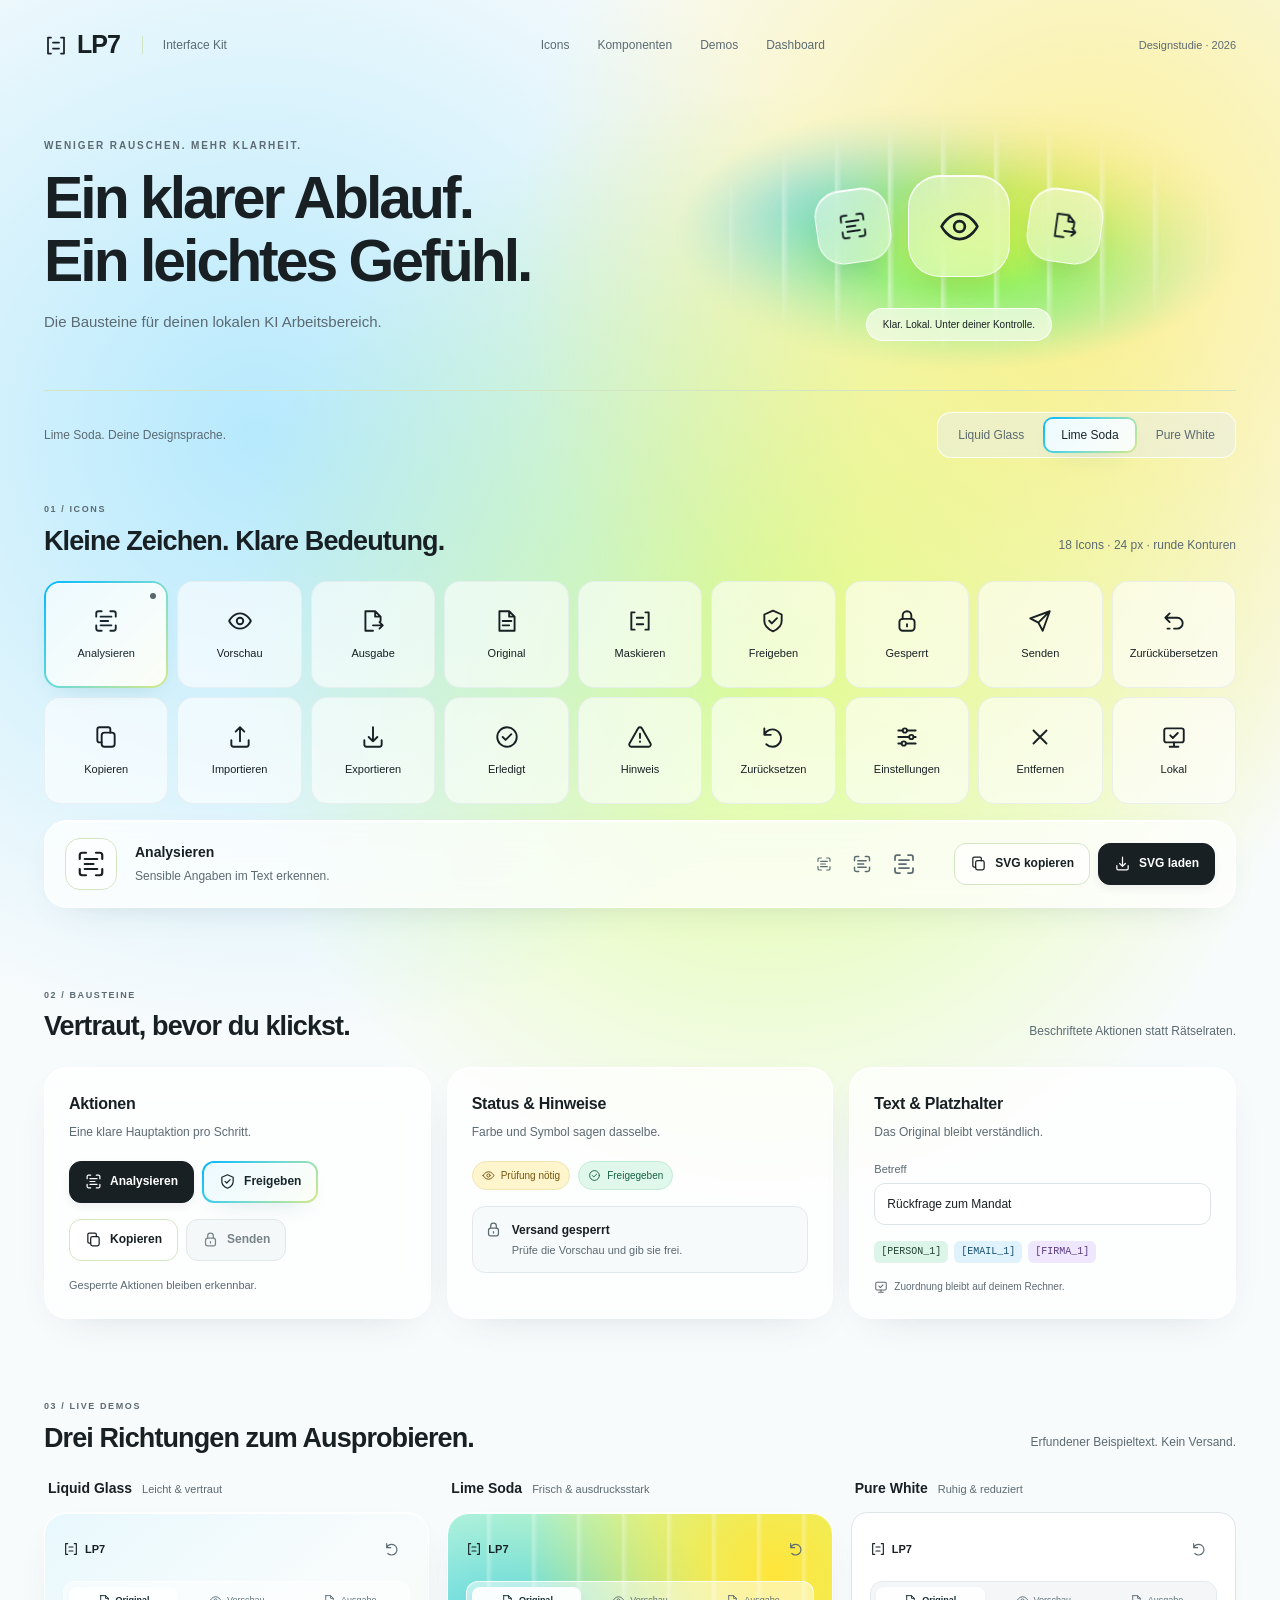
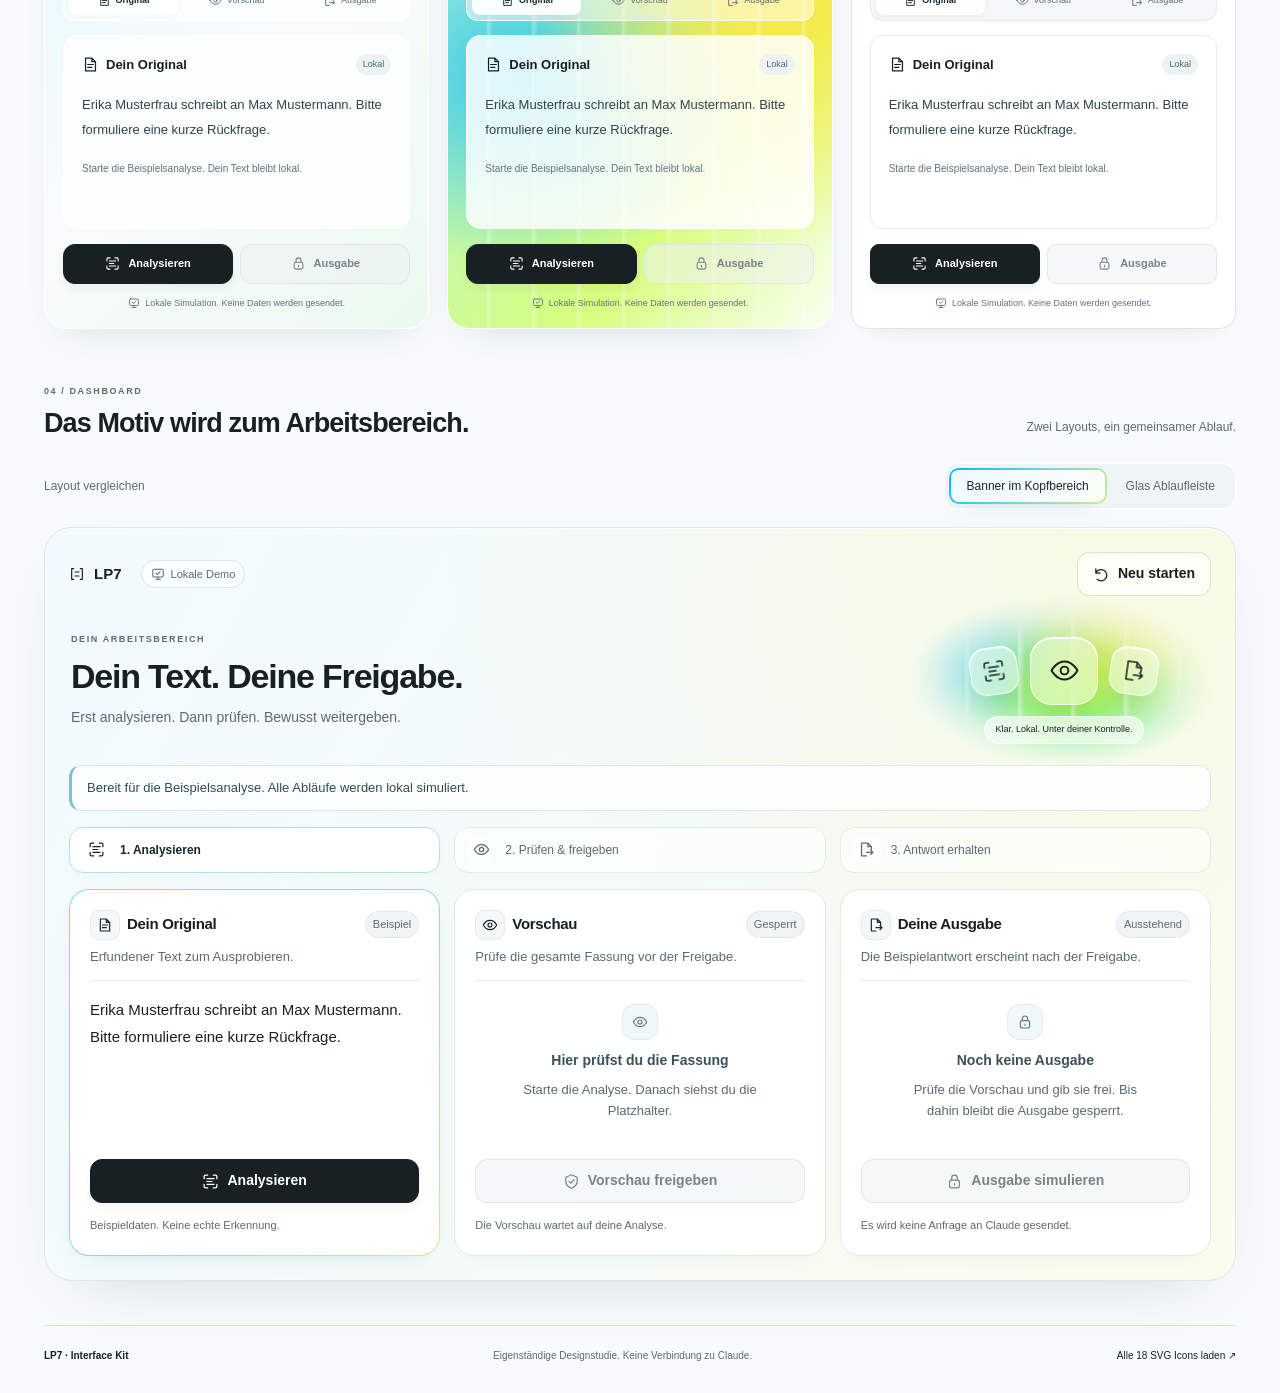
==== commit d8566de1: "Polish dashboard panels, empty states and mobile spacing" ====
--- a/web/ui-kit/index.html
+++ b/web/ui-kit/index.html
@@ -72,14 +72,14 @@
       <div class="section-heading"><div><p class="eyebrow">04 / DASHBOARD</p><h2 id="dashboard-title">Das Motiv wird zum Arbeitsbereich.</h2></div><p>Zwei Layouts, ein gemeinsamer Ablauf.</p></div>
       <div class="dashboard-controls"><span>Layout vergleichen</span><div class="segmented" role="group" aria-label="Dashboard Layout"><button type="button" data-layout="banner" aria-pressed="true">Banner im Kopfbereich</button><button type="button" data-layout="flow" aria-pressed="false">Glas Ablaufleiste</button></div></div>
       <div id="dashboardDemo" class="dashboard" data-layout="banner" data-stage="original">
-        <div class="demo-topbar"><span class="demo-mark"><svg class="icon" aria-hidden="true"><use href="#i-mask"/></svg>LP7<span class="dash-local">Design Demo · lokal</span></span><button type="button" class="button secondary" id="dashReset"><svg class="icon" aria-hidden="true"><use href="#i-reset"/></svg>Neu starten</button></div>
-        <div class="dash-intro"><div><h3>KI nutzen. Daten behalten.</h3><p>Original, geprüfte Vorschau und Antwort in einem Arbeitsbereich.</p></div><div class="dash-banner hero-art" aria-hidden="true"><span class="art-icon small"><svg class="icon"><use href="#i-analyze"/></svg></span><span class="art-icon large"><svg class="icon"><use href="#i-preview"/></svg></span><span class="art-icon small"><svg class="icon"><use href="#i-output"/></svg></span><span class="art-label">Klar. Lokal. Unter deiner Kontrolle.</span></div></div>
+        <div class="demo-topbar"><span class="demo-mark"><svg class="icon" aria-hidden="true"><use href="#i-mask"/></svg>LP7<span class="dash-local"><svg class="icon" aria-hidden="true"><use href="#i-local"/></svg>Lokale Demo</span></span><button type="button" class="button secondary" id="dashReset"><svg class="icon" aria-hidden="true"><use href="#i-reset"/></svg>Neu starten</button></div>
+        <div class="dash-intro"><div><p class="eyebrow">DEIN ARBEITSBEREICH</p><h3>Dein Text. Deine Freigabe.</h3><p>Erst analysieren. Dann prüfen. Bewusst weitergeben.</p></div><div class="dash-banner hero-art" aria-hidden="true"><span class="art-icon small"><svg class="icon"><use href="#i-analyze"/></svg></span><span class="art-icon large"><svg class="icon"><use href="#i-preview"/></svg></span><span class="art-icon small"><svg class="icon"><use href="#i-output"/></svg></span><span class="art-label">Klar. Lokal. Unter deiner Kontrolle.</span></div></div>
         <p id="dashNotice" class="dash-notice" role="status"></p>
         <ol class="dash-steps" aria-label="Dashboard Arbeitsschritte"><li data-dash-step="original"><span class="dash-step-icon"><svg class="icon" aria-hidden="true"><use href="#i-analyze"/></svg></span>1. Analysieren</li><li data-dash-step="preview"><span class="dash-step-icon"><svg class="icon" aria-hidden="true"><use href="#i-preview"/></svg></span>2. Prüfen & freigeben</li><li data-dash-step="output"><span class="dash-step-icon"><svg class="icon" aria-hidden="true"><use href="#i-output"/></svg></span>3. Antwort erhalten</li></ol>
         <div class="dash-panels">
-          <section class="dash-card" aria-labelledby="dashOriginalTitle"><div class="dash-card-heading"><h4 id="dashOriginalTitle"><svg class="icon" aria-hidden="true"><use href="#i-original"/></svg>Dein Original</h4><span class="badge neutral">Beispiel</span></div><p class="dash-caption" id="dashOriginalHelp">Erfundener Text zum Ausprobieren.</p><textarea id="dashOriginal" readonly aria-labelledby="dashOriginalTitle" aria-describedby="dashOriginalHelp"></textarea><button type="button" class="button primary" id="dashAnalyze"><svg class="icon" aria-hidden="true"><use href="#i-analyze"/></svg>Analysieren</button><p class="dash-foot">Beispieldaten. Keine echte Erkennung.</p></section>
-          <section class="dash-card dash-review" aria-labelledby="dashPreviewTitle"><div class="dash-card-heading"><h4 id="dashPreviewTitle" tabindex="-1"><svg class="icon" aria-hidden="true"><use href="#i-preview"/></svg>Vorschau</h4><span id="dashStatus" class="badge neutral">Gesperrt</span></div><p class="dash-caption">Prüfe die gesamte Fassung vor der Freigabe.</p><div id="dashPreview" class="dash-text"></div><button type="button" class="button accent" id="dashRelease" disabled><svg class="icon" aria-hidden="true"><use href="#i-release"/></svg>Vorschau freigeben</button><p class="dash-foot">× nimmt eine Ersetzung zurück.</p></section>
-          <section class="dash-card" aria-labelledby="dashAnswerTitle"><div class="dash-card-heading"><h4 id="dashAnswerTitle"><svg class="icon" aria-hidden="true"><use href="#i-output"/></svg>Deine Ausgabe</h4><span id="dashAnswerStatus" class="badge neutral">Ausstehend</span></div><p class="dash-caption">Die Beispielantwort erscheint nach der Freigabe.</p><div id="dashAnswer" class="dash-text"></div><button type="button" class="button primary" id="dashOutput" disabled><svg class="icon" aria-hidden="true"><use href="#i-output"/></svg>Ausgabe simulieren</button><p class="dash-foot">Es wird keine Anfrage an Claude gesendet.</p></section>
+          <section class="dash-card" data-panel="original" aria-labelledby="dashOriginalTitle"><div class="dash-card-heading"><h4 id="dashOriginalTitle"><svg class="icon" aria-hidden="true"><use href="#i-original"/></svg>Dein Original</h4><span class="badge neutral">Beispiel</span></div><p class="dash-caption" id="dashOriginalHelp">Erfundener Text zum Ausprobieren.</p><textarea id="dashOriginal" readonly aria-labelledby="dashOriginalTitle" aria-describedby="dashOriginalHelp"></textarea><button type="button" class="button primary" id="dashAnalyze"><svg class="icon" aria-hidden="true"><use href="#i-analyze"/></svg>Analysieren</button><p class="dash-foot">Beispieldaten. Keine echte Erkennung.</p></section>
+          <section class="dash-card dash-review" data-panel="preview" aria-labelledby="dashPreviewTitle"><div class="dash-card-heading"><h4 id="dashPreviewTitle" tabindex="-1"><svg class="icon" aria-hidden="true"><use href="#i-preview"/></svg>Vorschau</h4><span id="dashStatus" class="badge neutral">Gesperrt</span></div><p class="dash-caption">Prüfe die gesamte Fassung vor der Freigabe.</p><div id="dashPreview" class="dash-text"></div><button type="button" class="button accent" id="dashRelease" disabled><svg class="icon" aria-hidden="true"><use href="#i-release"/></svg>Vorschau freigeben</button><p class="dash-foot" id="dashReviewHelp">× setzt den Originalnamen wieder ein.</p></section>
+          <section class="dash-card" data-panel="output" aria-labelledby="dashAnswerTitle"><div class="dash-card-heading"><h4 id="dashAnswerTitle" tabindex="-1"><svg class="icon" aria-hidden="true"><use href="#i-output"/></svg>Deine Ausgabe</h4><span id="dashAnswerStatus" class="badge neutral">Ausstehend</span></div><p class="dash-caption">Die Beispielantwort erscheint nach der Freigabe.</p><div id="dashAnswer" class="dash-text"></div><button type="button" class="button primary" id="dashOutput" disabled><svg class="icon" aria-hidden="true"><use href="#i-output"/></svg>Ausgabe simulieren</button><p class="dash-foot">Es wird keine Anfrage an Claude gesendet.</p></section>
         </div>
       </div>
     </section>
--- a/web/ui-kit/kit.css
+++ b/web/ui-kit/kit.css
@@ -129,15 +129,17 @@
 .demo[data-design="pure"] .button { border-radius:9px; }
 .demo[data-design="pure"] .button.accent { background:#182024; color:#fff; border-color:#182024; }
 .dashboard-controls { display:flex; justify-content:space-between; align-items:center; gap:16px; margin-bottom:18px; color:var(--muted); font-size:12px; }
-.dashboard { padding:22px; border:1px solid var(--line); border-radius:26px; background:linear-gradient(130deg,#ecf9fc,#f9fcfc 50%,#f0fae9); box-shadow:0 20px 55px -32px #274b5340; }
+.dashboard { padding:24px; border:1px solid #dce8e9; border-radius:28px; background:linear-gradient(130deg,#ecf9fc,#f9fcfc 50%,#f0fae9); box-shadow:0 24px 65px -35px #274b5340,inset 0 1px #fff; }
 .dashboard .demo-topbar { font-size:15px; }
 .dashboard .button { min-height:44px; font-size:14px; }
-#dashPreviewTitle:focus-visible { outline:3px solid #0076a9; outline-offset:5px; border-radius:3px; }
+#dashPreviewTitle:focus-visible,#dashAnswerTitle:focus-visible { outline:3px solid #0076a9; outline-offset:5px; border-radius:3px; }
 .dashboard .demo-mark { gap:9px; }
-.dash-local { font-size:10px; font-weight:400; color:var(--muted); margin-left:10px; }
-.dash-intro { display:flex; justify-content:space-between; align-items:center; gap:24px; padding:18px 2px; }
-.dash-intro h3 { font-size:32px; line-height:1.12; letter-spacing:-1.2px; }
+.dash-local { display:inline-flex; align-items:center; gap:6px; padding:5px 9px; border:1px solid #dce8e9; border-radius:20px; background:#ffffffa6; font-size:11px; font-weight:400; color:var(--muted); margin-left:10px; }
+.dash-local .icon { width:14px; height:14px; }
+.dash-intro { display:flex; justify-content:space-between; align-items:center; gap:24px; padding:22px 2px; }
+.dash-intro h3 { font-size:34px; line-height:1.12; letter-spacing:-1.2px; }
 .dash-intro p { font-size:14px; color:var(--muted); margin:12px 0 0; }
+.dash-intro .eyebrow { margin:0 0 10px; font-size:9px; letter-spacing:1.6px; }
 .dash-banner { display:none; width:290px; max-width:40%; min-height:125px; flex-shrink:0; gap:12px; margin:0; }
 .dashboard[data-layout="banner"] .dash-banner { display:flex; }
 .dash-banner .art-icon.small { width:48px; height:48px; border-radius:16px; }
@@ -146,32 +148,37 @@
 .dash-banner .art-icon.large .icon { width:31px; height:31px; }
 .dash-banner .art-label { font-size:9px; bottom:0; padding:6px 10px; white-space:nowrap; }
 .dash-steps { display:grid; grid-template-columns:repeat(3,minmax(0,1fr)); gap:14px; padding:0; margin:0 0 16px; list-style:none; }
-.dash-steps li { display:flex; align-items:center; gap:10px; font-size:12px; padding:10px 13px; border:1px solid #ffffffed; border-radius:16px; color:#586d64; background:#ffffff80; }
-.dash-steps [aria-current="step"] { color:#173c2b; background:linear-gradient(100deg,#e3faff,#ecffc8); border-color:#cbe6c2; font-weight:600; }
+.dash-steps li { display:flex; align-items:center; gap:10px; font-size:12px; padding:10px 13px; border:1px solid #e3ecec; border-radius:14px; color:#5c6a72; background:#ffffff80; }
+.dash-steps [data-complete="true"] { color:#276248; }
+.dash-steps [data-complete="true"] .dash-step-icon { background:#e8f5ee; border-color:#d7eade; }
+.dash-steps [aria-current="step"] { color:#18272e; background:#fff; border-color:#b9dfe5; font-weight:600; box-shadow:0 3px 10px #24465806; }
 .dash-step-icon { width:36px; height:36px; flex-shrink:0; display:grid; place-items:center; border:1px solid #fff; border-radius:12px; background:#ffffffa8; box-shadow:0 3px 12px #2d563e08; }
-.dashboard[data-layout="banner"] .dash-steps li { border:0; border-radius:10px; background:#ffffff40; padding:8px; }
+.dashboard[data-layout="banner"] .dash-steps li { padding:8px 12px; }
 .dashboard[data-layout="banner"] .dash-step-icon { width:28px; height:28px; border-radius:9px; box-shadow:none; }
 .dashboard[data-layout="banner"] .dash-step-icon .icon { width:17px; height:17px; }
-.dashboard[data-layout="banner"] .dash-steps [aria-current="step"] { background:#ffffffd6; }
+
 .dash-panels { display:grid; grid-template-columns:repeat(3,minmax(0,1fr)); gap:14px; }
-.dash-card { min-width:0; display:flex; flex-direction:column; gap:14px; min-height:360px; padding:19px; background:var(--panel); border:1px solid #ffffffed; border-radius:19px; box-shadow:inset 0 1px #fff; }
-.dash-review { border-color:#d6eab9; background:#ffffffdf; }
+.dash-card { min-width:0; display:flex; flex-direction:column; gap:14px; min-height:365px; padding:20px; background:var(--panel); border:1px solid #e3e9eb; border-radius:20px; box-shadow:0 8px 24px -20px #24465830; }
+.dash-card[data-active="true"] { border-color:#90cbd8; box-shadow:0 12px 28px -20px #267b8d45; }
 .dash-card-heading { display:flex; justify-content:space-between; align-items:center; flex-wrap:wrap; gap:8px; }
 .dash-card h4 { display:flex; align-items:center; gap:7px; margin:0; font-size:15px; font-weight:600; letter-spacing:-.3px; }
-.dash-card h4 .icon { width:18px; height:18px; }
+.dash-card h4 .icon { width:30px; height:30px; padding:6px; border:1px solid #e4ebee; border-radius:9px; background:#f5f8f9; }
 .dash-card .badge { font-size:11px; padding:4px 7px; }
 .dash-caption { margin:-7px 0 0; color:var(--muted); font-size:13px; }
-.dash-text,#dashOriginal { flex:1; min-height:170px; width:100%; margin:0; padding:15px 0; border:0; border-top:1px solid #e2e9e8; background:transparent; font:15px/1.8 -apple-system,BlinkMacSystemFont,"Helvetica Neue","Segoe UI",sans-serif; color:var(--ink); overflow-wrap:anywhere; }
+.dash-text,#dashOriginal { flex:1; min-height:160px; width:100%; margin:0; padding:15px 0; border:0; border-top:1px solid #e2e9e8; background:transparent; font:15px/1.8 -apple-system,BlinkMacSystemFont,"Helvetica Neue","Segoe UI",sans-serif; color:var(--ink); overflow-wrap:anywhere; }
 #dashOriginal { resize:none; }
-.dash-empty { color:var(--muted); }
+.dash-text.is-empty { display:flex; align-items:center; justify-content:center; }
+.dash-placeholder { display:flex; flex-direction:column; align-items:center; gap:9px; max-width:255px; padding:8px 0; text-align:center; color:var(--muted); font-size:13px; line-height:1.6; }
+.dash-placeholder > .icon { width:36px; height:36px; padding:9px; background:#f1f6f8; border:1px solid #e2ebed; border-radius:12px; color:#667c86; }
+.dash-placeholder strong { color:#3c515a; font-size:14px; font-weight:550; }
 .dash-text .data-chip { display:inline-flex; align-items:center; padding-right:2px; font-size:12px; margin:2px 0; }
 .dash-text button { display:inline-grid; place-items:center; width:26px; height:28px; border:0; border-radius:5px; padding:0; background:transparent; color:inherit; }
 .dash-text button:hover { background:#ffffffb3; }
 .dash-text button .icon { width:12px; height:12px; }
-.dash-foot { margin:0; min-height:17px; font-size:12px; color:var(--muted); }
-.dash-notice { margin:0 0 16px; padding:12px 15px; border:1px solid #dce7e9; border-radius:12px; background:#ffffffdf; font-size:14px; color:#344b54; }
+.dash-foot { margin:0; min-height:17px; font-size:11px; line-height:1.6; color:var(--muted); }
+.dash-notice { margin:0 0 16px; padding:12px 15px; border:1px solid #dce7e9; border-left:3px solid #83bfce; border-radius:12px; background:#ffffffb8; font-size:13px; color:#344b54; }
 body[data-look="lime"] .dashboard { --panel:#fffffff2; background:radial-gradient(ellipse at 90% 0,#ffe53b18,transparent 45%),linear-gradient(120deg,#f1fbff,#f5fbf7 55%,#fafded); }
-body[data-look="lime"] .dash-review { background:#fffffff2; }
+body[data-look="lime"] .dash-card[data-active="true"] { border:1px solid transparent; background:linear-gradient(#fff,#fff) padding-box,linear-gradient(135deg,#00b8ff80,#90d9d4,#d6e989) border-box; }
 body[data-look="pure"] .dashboard { background:#fafbfb; box-shadow:none; }
 body[data-look="pure"] .dash-steps [aria-current="step"] { background:#eaf0ee; border-color:#d7e0dc; }
 body[data-look="pure"] .dash-card { border-color:var(--line); box-shadow:none; }
@@ -203,6 +210,6 @@
 /* Vermeidet leere Kompositflächen beim Scrollen langer Seiten auf kleinen Displays. */
 @media(max-width:800px) { .glass-panel { backdrop-filter:none; } }
 @media(max-width:1100px) and (min-width:801px) { .dashboard { padding:16px; } .dash-card { padding:14px; } .dash-card h4 { font-size:14px; } .dash-intro h3 { font-size:28px; } }
-@media(max-width:800px) { .dashboard-controls { flex-direction:column; align-items:flex-start; gap:11px; } .dashboard { padding:15px; border-radius:21px; } .dash-local { display:none; } .dash-intro { flex-direction:column; align-items:flex-start; gap:18px; padding:24px 2px; } .dash-intro h3 { font-size:29px; } .dash-banner { width:280px; max-width:100%; align-self:center; } .dash-panels { grid-template-columns:1fr; } .dash-card { min-height:330px; padding:19px; } .dash-steps { gap:6px; } .dash-steps li { flex-direction:column; gap:7px; padding:9px 4px; font-size:11px; text-align:center; } .dash-caption,.dash-foot { font-size:12px; } #dashOriginal { font-size:16px; } .dash-card .button { min-height:44px; } }
+@media(max-width:800px) { .dashboard-controls { flex-direction:column; align-items:flex-start; gap:11px; } .dashboard { padding:15px; border-radius:21px; } .dash-local { display:none; } .dash-intro { flex-direction:column; align-items:flex-start; gap:12px; padding:22px 2px; } .dash-intro h3 { font-size:29px; } .dash-banner { width:260px; max-width:100%; min-height:110px; align-self:center; } .dash-panels { grid-template-columns:1fr; } .dash-card { min-height:0; padding:18px; } .dash-text,#dashOriginal { min-height:115px; } .dash-card h4 { font-size:16px; } .dash-steps { gap:6px; } .dash-steps li { flex-direction:column; gap:7px; padding:9px 4px; font-size:11px; text-align:center; } .dash-caption,.dash-foot { font-size:12px; } #dashOriginal { font-size:16px; } .dash-card .button { min-height:44px; } }
 @media(pointer:coarse) { .dash-text button { width:44px; height:44px; } }
 @media(prefers-reduced-motion:reduce) { html { scroll-behavior:auto; } * { transition:none !important; } }
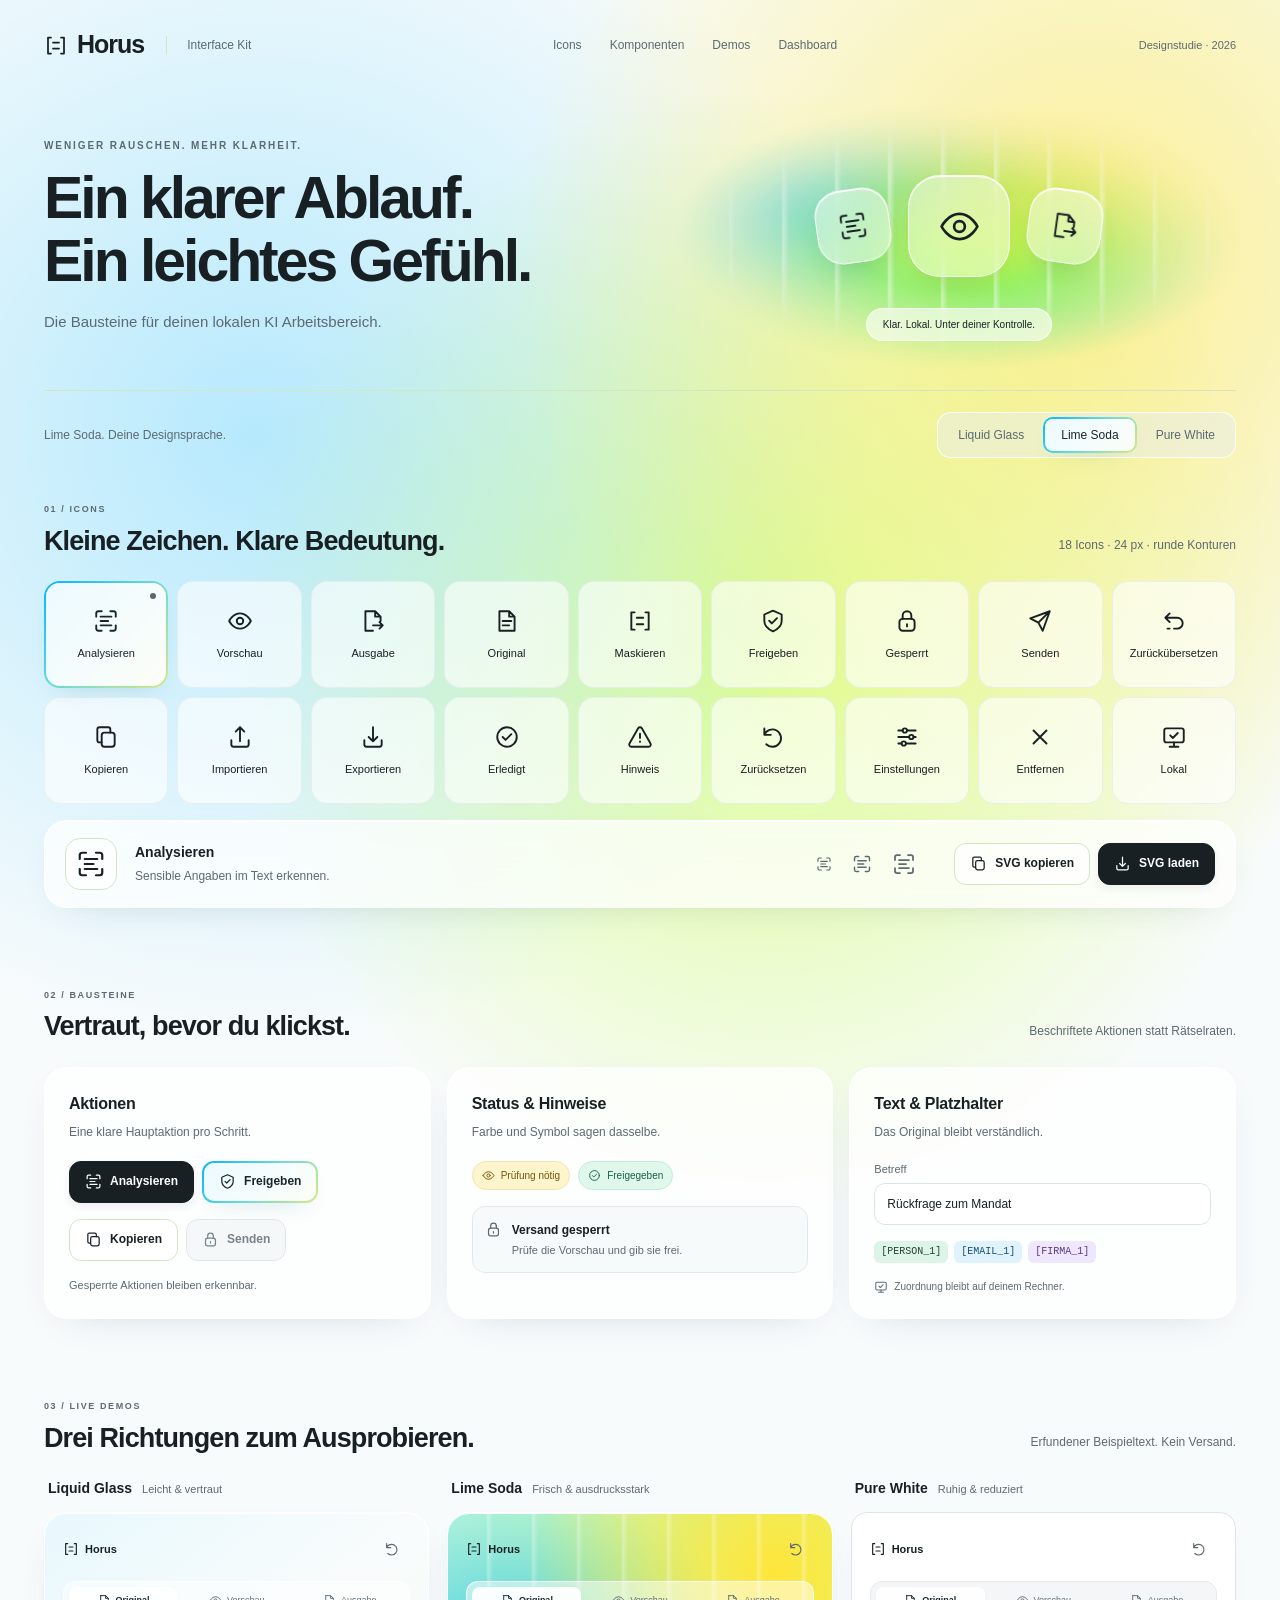
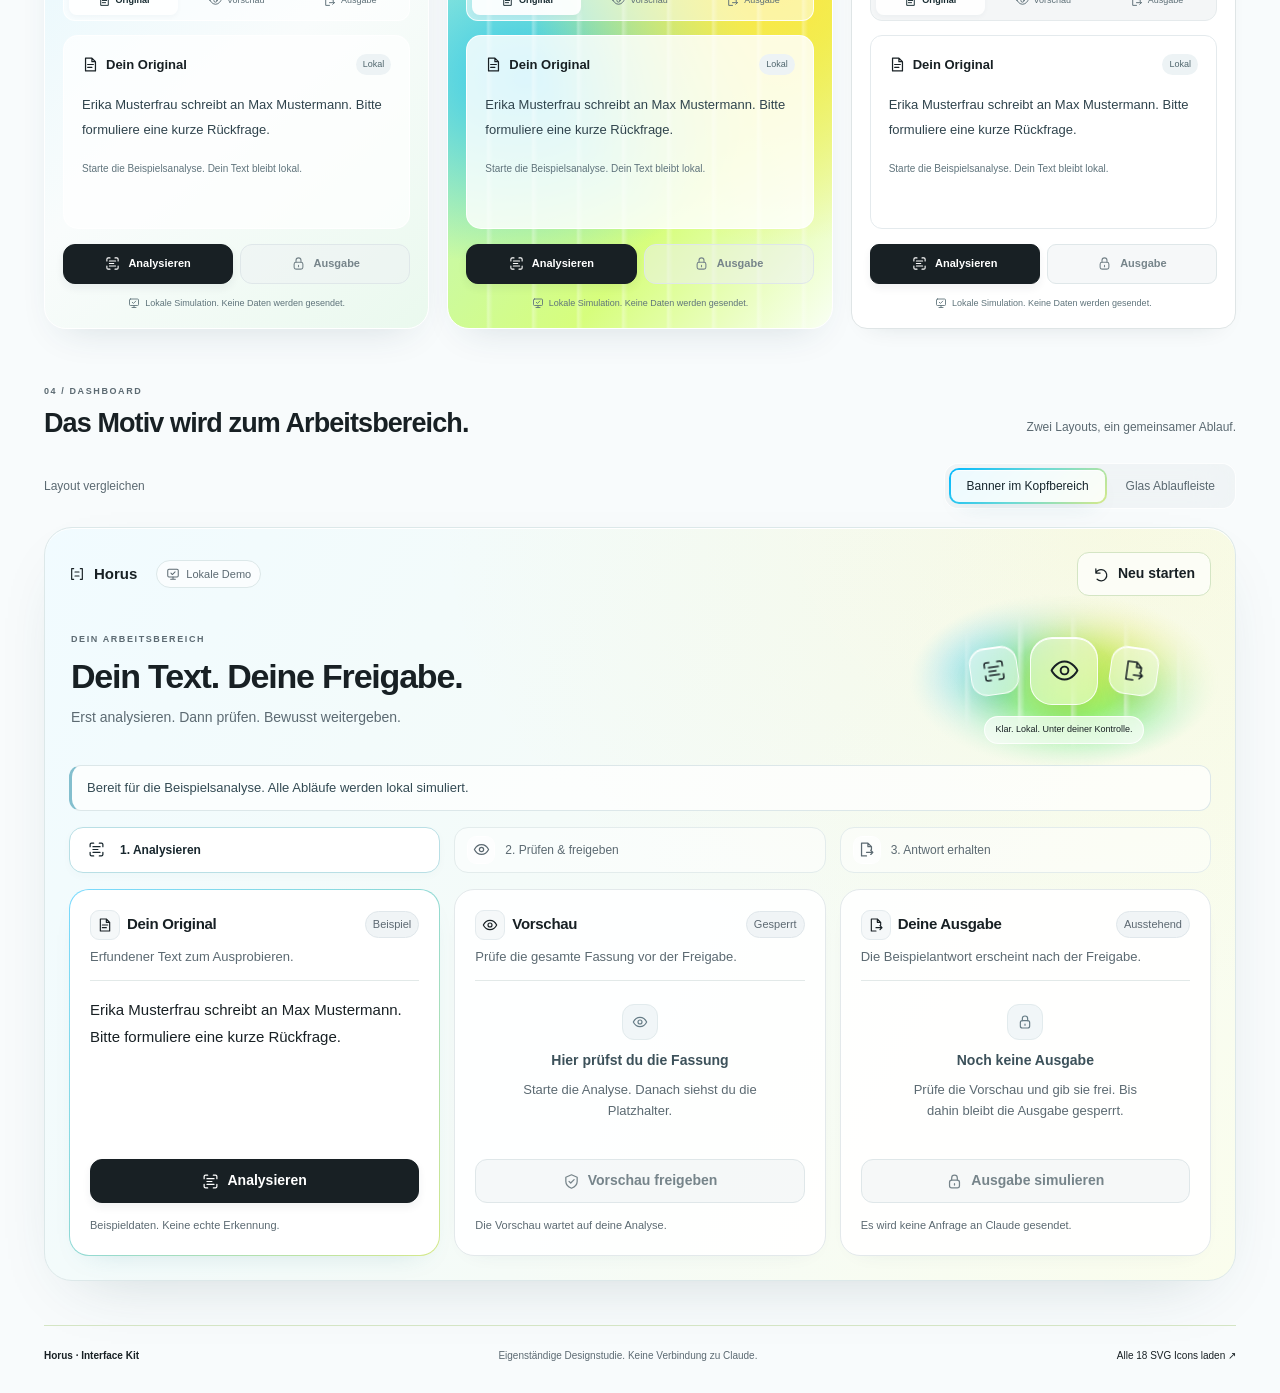
==== commit 2607a492: "Projekt im Repository durchgängig Horus nennen" ====
--- a/web/ui-kit/index.html
+++ b/web/ui-kit/index.html
@@ -4,7 +4,7 @@
 <meta charset="utf-8">
 <meta name="viewport" content="width=device-width, initial-scale=1">
 <meta name="color-scheme" content="light">
-<title>LP7 · UI Kit</title>
+<title>Horus · UI Kit</title>
 <link rel="stylesheet" href="kit.css">
 </head>
 <body data-look="lime">
@@ -31,7 +31,7 @@
 <div class="ambient" aria-hidden="true"></div>
 <div class="site-shell">
   <header class="site-header">
-    <a class="brand" href="#"><svg class="icon" aria-hidden="true"><use href="#i-mask"/></svg>LP7<span class="brand-caption">Interface Kit</span></a>
+    <a class="brand" href="#"><svg class="icon" aria-hidden="true"><use href="#i-mask"/></svg>Horus<span class="brand-caption">Interface Kit</span></a>
     <nav aria-label="UI Kit Bereiche"><a href="#icons">Icons</a><a href="#components">Komponenten</a><a href="#demos">Demos</a><a href="#dashboard">Dashboard</a></nav>
     <span class="edition">Designstudie · 2026</span>
   </header>
@@ -72,7 +72,7 @@
       <div class="section-heading"><div><p class="eyebrow">04 / DASHBOARD</p><h2 id="dashboard-title">Das Motiv wird zum Arbeitsbereich.</h2></div><p>Zwei Layouts, ein gemeinsamer Ablauf.</p></div>
       <div class="dashboard-controls"><span>Layout vergleichen</span><div class="segmented" role="group" aria-label="Dashboard Layout"><button type="button" data-layout="banner" aria-pressed="true">Banner im Kopfbereich</button><button type="button" data-layout="flow" aria-pressed="false">Glas Ablaufleiste</button></div></div>
       <div id="dashboardDemo" class="dashboard" data-layout="banner" data-stage="original">
-        <div class="demo-topbar"><span class="demo-mark"><svg class="icon" aria-hidden="true"><use href="#i-mask"/></svg>LP7<span class="dash-local"><svg class="icon" aria-hidden="true"><use href="#i-local"/></svg>Lokale Demo</span></span><button type="button" class="button secondary" id="dashReset"><svg class="icon" aria-hidden="true"><use href="#i-reset"/></svg>Neu starten</button></div>
+        <div class="demo-topbar"><span class="demo-mark"><svg class="icon" aria-hidden="true"><use href="#i-mask"/></svg>Horus<span class="dash-local"><svg class="icon" aria-hidden="true"><use href="#i-local"/></svg>Lokale Demo</span></span><button type="button" class="button secondary" id="dashReset"><svg class="icon" aria-hidden="true"><use href="#i-reset"/></svg>Neu starten</button></div>
         <div class="dash-intro"><div><p class="eyebrow">DEIN ARBEITSBEREICH</p><h3>Dein Text. Deine Freigabe.</h3><p>Erst analysieren. Dann prüfen. Bewusst weitergeben.</p></div><div class="dash-banner hero-art" aria-hidden="true"><span class="art-icon small"><svg class="icon"><use href="#i-analyze"/></svg></span><span class="art-icon large"><svg class="icon"><use href="#i-preview"/></svg></span><span class="art-icon small"><svg class="icon"><use href="#i-output"/></svg></span><span class="art-label">Klar. Lokal. Unter deiner Kontrolle.</span></div></div>
         <p id="dashNotice" class="dash-notice" role="status"></p>
         <ol class="dash-steps" aria-label="Dashboard Arbeitsschritte"><li data-dash-step="original"><span class="dash-step-icon"><svg class="icon" aria-hidden="true"><use href="#i-analyze"/></svg></span>1. Analysieren</li><li data-dash-step="preview"><span class="dash-step-icon"><svg class="icon" aria-hidden="true"><use href="#i-preview"/></svg></span>2. Prüfen & freigeben</li><li data-dash-step="output"><span class="dash-step-icon"><svg class="icon" aria-hidden="true"><use href="#i-output"/></svg></span>3. Antwort erhalten</li></ol>
@@ -83,7 +83,7 @@
         </div>
       </div>
     </section>
-    <footer><span>LP7 · Interface Kit</span><span>Eigenständige Designstudie. Keine Verbindung zu Claude.</span><a href="icons.zip" download>Alle 18 SVG Icons laden <span aria-hidden="true">↗</span></a></footer>
+    <footer><span>Horus · Interface Kit</span><span>Eigenständige Designstudie. Keine Verbindung zu Claude.</span><a href="icons.zip" download>Alle 18 SVG Icons laden <span aria-hidden="true">↗</span></a></footer>
   </main>
 </div>
 <script src="kit.js"></script>
